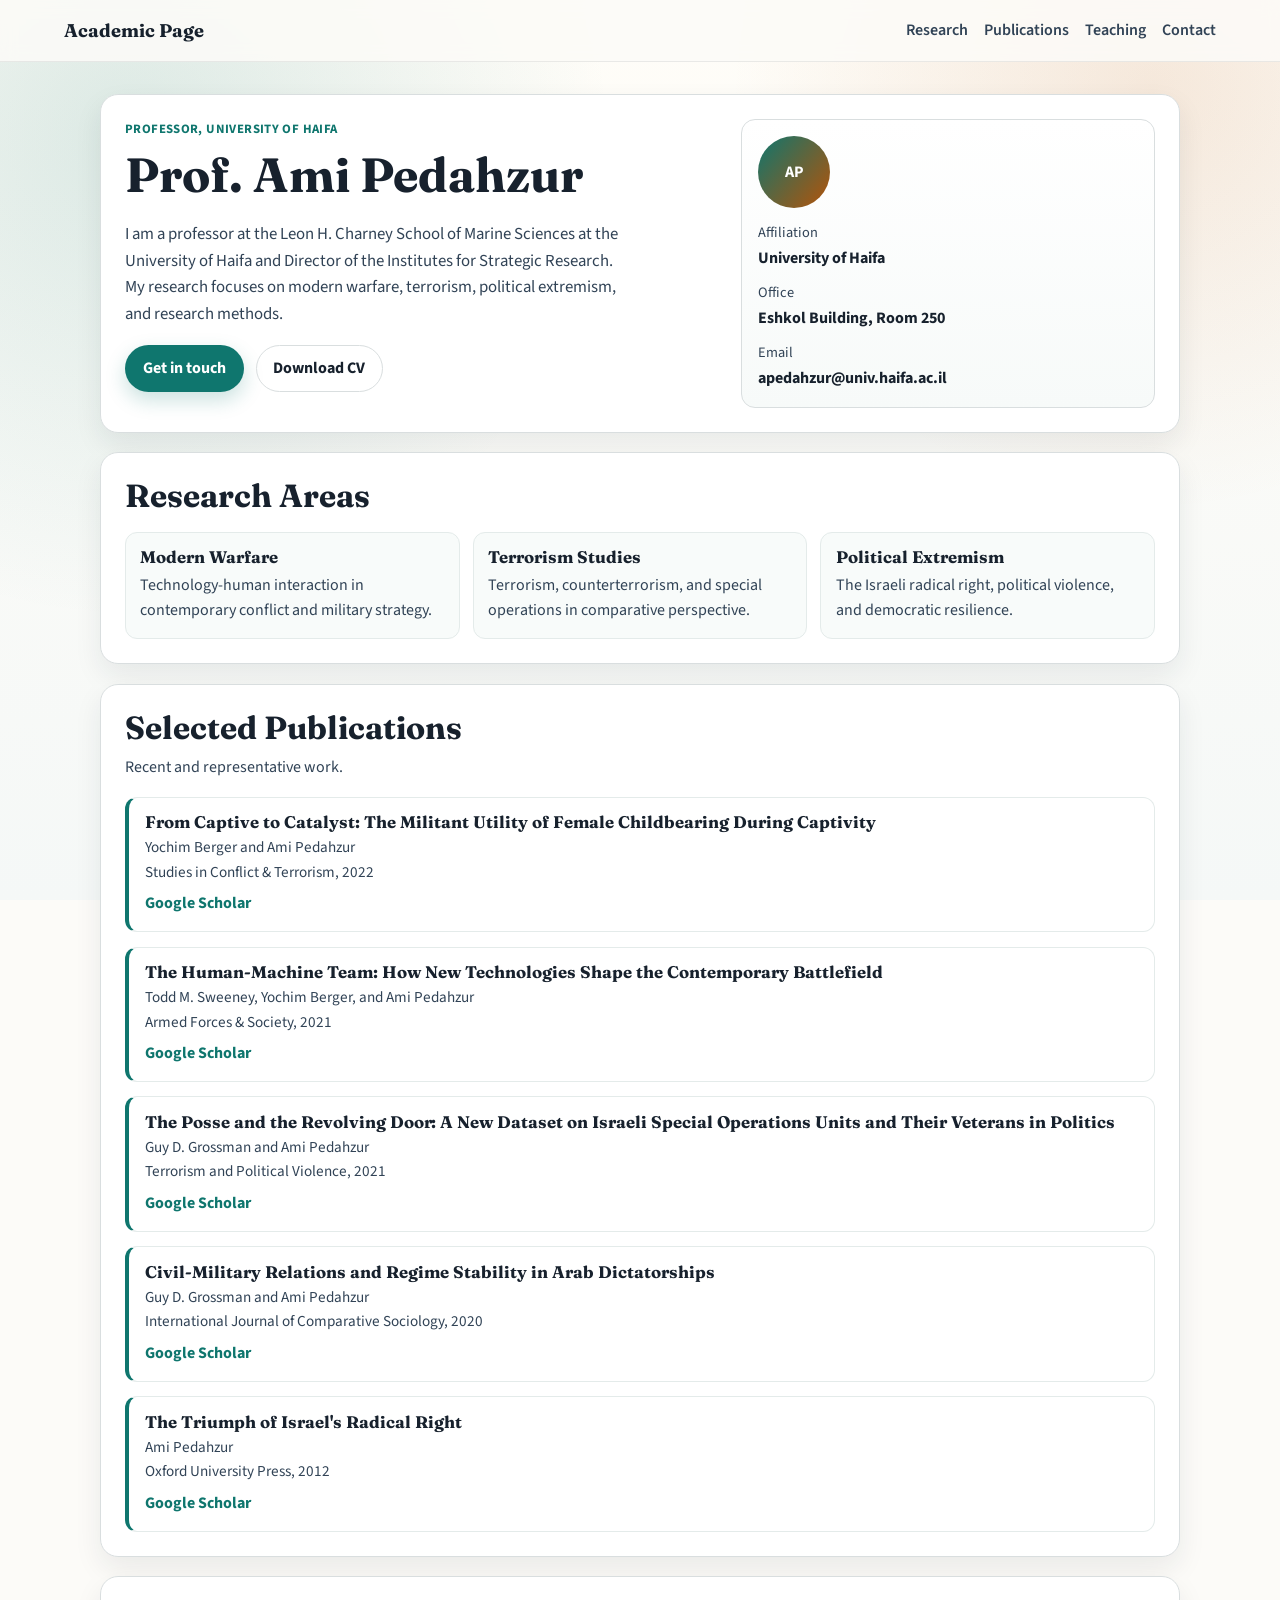
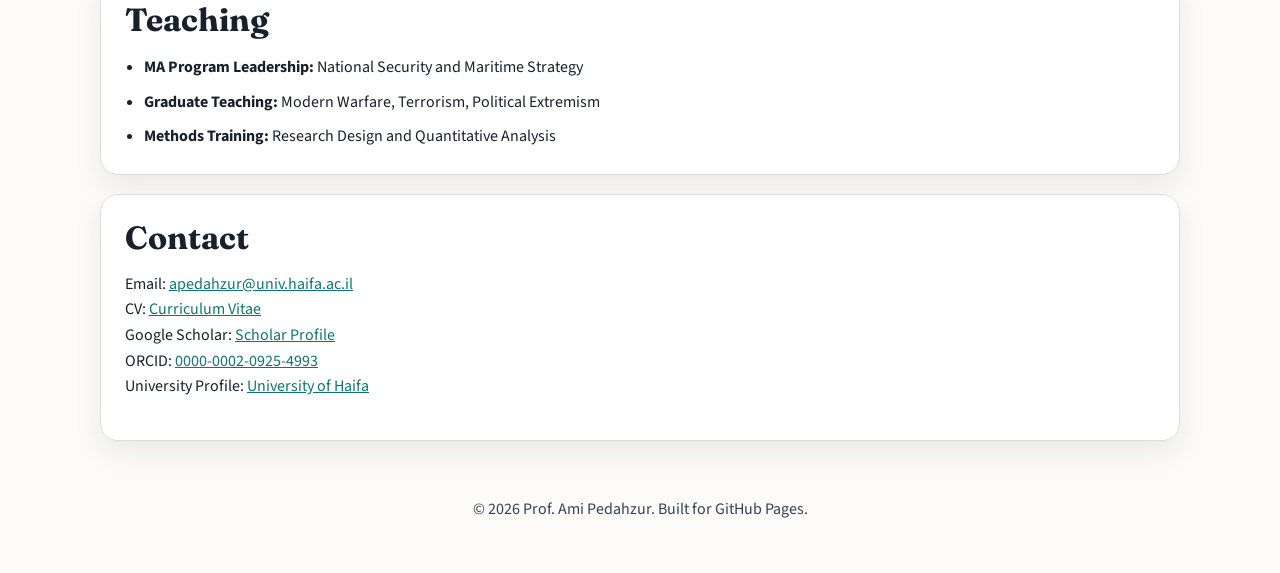
==== index.html @ 2000585d "Deploy personalized academic homepage" ====
<!DOCTYPE html>
<html lang="en">
<head>
  <meta charset="UTF-8">
  <meta name="viewport" content="width=device-width, initial-scale=1.0">
  <title>Prof. Ami Pedahzur | Academic Website</title>
  <meta name="description" content="Academic homepage with research, publications, teaching, and contact information.">
  <link rel="preconnect" href="https://fonts.googleapis.com">
  <link rel="preconnect" href="https://fonts.gstatic.com" crossorigin>
  <link href="https://fonts.googleapis.com/css2?family=Fraunces:opsz,wght@9..144,500;9..144,700&family=Source+Sans+3:wght@400;500;600;700&display=swap" rel="stylesheet">
  <link rel="stylesheet" href="styles.css">
</head>
<body>
  <div class="site-bg" aria-hidden="true"></div>
  <header class="site-header">
    <a class="wordmark" href="#top">Academic Page</a>
    <nav aria-label="Primary">
      <a href="#research">Research</a>
      <a href="#publications">Publications</a>
      <a href="#teaching">Teaching</a>
      <a href="#contact">Contact</a>
    </nav>
  </header>

  <main id="top">
    <section class="hero card reveal">
      <div class="hero-copy">
        <p class="eyebrow">Professor, University of Haifa</p>
        <h1>Prof. Ami Pedahzur</h1>
        <p class="lead">
          I am a professor at the Leon H. Charney School of Marine Sciences at the
          University of Haifa and Director of the Institutes for Strategic Research.
          My research focuses on modern warfare, terrorism, political extremism,
          and research methods.
        </p>
        <div class="hero-actions">
          <a class="button button-primary" href="#contact">Get in touch</a>
          <a class="button button-ghost" href="https://tana.pub/fEHfISZ9GbOD/ami-pedahzur" target="_blank" rel="noopener noreferrer">Download CV</a>
        </div>
      </div>
      <aside class="hero-meta" aria-label="Profile summary">
        <div class="avatar" aria-hidden="true">AP</div>
        <ul>
          <li><span>Affiliation</span><strong>University of Haifa</strong></li>
          <li><span>Office</span><strong>Eshkol Building, Room 250</strong></li>
          <li><span>Email</span><strong>apedahzur@univ.haifa.ac.il</strong></li>
        </ul>
      </aside>
    </section>

    <section id="research" class="card reveal">
      <div class="section-title">
        <h2>Research Areas</h2>
      </div>
      <div class="tag-grid">
        <article>
          <h3>Modern Warfare</h3>
          <p>Technology-human interaction in contemporary conflict and military strategy.</p>
        </article>
        <article>
          <h3>Terrorism Studies</h3>
          <p>Terrorism, counterterrorism, and special operations in comparative perspective.</p>
        </article>
        <article>
          <h3>Political Extremism</h3>
          <p>The Israeli radical right, political violence, and democratic resilience.</p>
        </article>
      </div>
    </section>

    <section id="publications" class="card reveal">
      <div class="section-title">
        <h2>Selected Publications</h2>
        <p>Recent and representative work.</p>
      </div>
      <div id="publication-list" class="pub-grid" aria-live="polite"></div>
    </section>

    <section id="teaching" class="card reveal">
      <div class="section-title">
        <h2>Teaching</h2>
      </div>
      <ul class="teaching-list">
        <li>
          <strong>MA Program Leadership:</strong> National Security and Maritime Strategy
        </li>
        <li>
          <strong>Graduate Teaching:</strong> Modern Warfare, Terrorism, Political Extremism
        </li>
        <li>
          <strong>Methods Training:</strong> Research Design and Quantitative Analysis
        </li>
      </ul>
    </section>

    <section id="contact" class="card reveal">
      <div class="section-title">
        <h2>Contact</h2>
      </div>
      <p>
        Email: <a href="mailto:apedahzur@univ.haifa.ac.il">apedahzur@univ.haifa.ac.il</a><br>
        CV: <a href="https://tana.pub/fEHfISZ9GbOD/ami-pedahzur" target="_blank" rel="noopener noreferrer">Curriculum Vitae</a><br>
        Google Scholar: <a href="https://scholar.google.com/citations?hl=en&user=wAMQjZ0AAAAJ" target="_blank" rel="noopener noreferrer">Scholar Profile</a><br>
        ORCID: <a href="https://orcid.org/0000-0002-0925-4993" target="_blank" rel="noopener noreferrer">0000-0002-0925-4993</a><br>
        University Profile: <a href="https://marsci.haifa.ac.il/en/ami-pedahzur/" target="_blank" rel="noopener noreferrer">University of Haifa</a>
      </p>
    </section>
  </main>

  <footer class="site-footer">
    <p>&copy; <span id="year"></span> Prof. Ami Pedahzur. Built for GitHub Pages.</p>
  </footer>

  <script src="script.js"></script>
</body>
</html>
---- styles.css ----
:root {
  --ink: #17212d;
  --ink-soft: #314356;
  --paper: #fcfbf8;
  --card: #ffffff;
  --line: #d9dedf;
  --accent: #0f766e;
  --accent-warm: #b45309;
  --shadow: 0 12px 28px rgba(23, 33, 45, 0.08);
  --radius: 18px;
}

*,
*::before,
*::after {
  box-sizing: border-box;
}

html {
  scroll-behavior: smooth;
}

body {
  margin: 0;
  font-family: "Source Sans 3", sans-serif;
  color: var(--ink);
  background: var(--paper);
  line-height: 1.6;
}

.site-bg {
  position: fixed;
  inset: 0;
  z-index: -1;
  background:
    radial-gradient(circle at 10% 15%, rgba(15, 118, 110, 0.14), transparent 35%),
    radial-gradient(circle at 90% 10%, rgba(180, 83, 9, 0.12), transparent 30%),
    linear-gradient(180deg, #fffdf8 0%, #f5f8f7 100%);
}

.site-header {
  position: sticky;
  top: 0;
  z-index: 20;
  display: flex;
  justify-content: space-between;
  align-items: center;
  padding: 1rem 5vw;
  border-bottom: 1px solid rgba(23, 33, 45, 0.08);
  backdrop-filter: blur(8px);
  background: rgba(252, 251, 248, 0.88);
}

.wordmark {
  font-family: "Fraunces", serif;
  font-size: 1.15rem;
  font-weight: 700;
  color: var(--ink);
  text-decoration: none;
}

nav {
  display: flex;
  gap: 1rem;
}

nav a {
  color: var(--ink-soft);
  text-decoration: none;
  font-weight: 600;
}

nav a:hover {
  color: var(--accent);
}

main {
  width: min(1080px, 92vw);
  margin: 2rem auto 3.5rem;
  display: grid;
  gap: 1.2rem;
}

.card {
  background: var(--card);
  border: 1px solid var(--line);
  border-radius: var(--radius);
  padding: 1.5rem;
  box-shadow: var(--shadow);
}

.hero {
  display: grid;
  grid-template-columns: 1.3fr 0.9fr;
  gap: 1.2rem;
  align-items: start;
}

.eyebrow {
  margin: 0 0 0.4rem;
  color: var(--accent);
  font-weight: 700;
  text-transform: uppercase;
  letter-spacing: 0.03em;
  font-size: 0.8rem;
}

h1,
h2,
h3 {
  margin: 0;
  font-family: "Fraunces", serif;
  line-height: 1.2;
}

h1 {
  font-size: clamp(2rem, 4vw, 3rem);
  margin-bottom: 0.7rem;
}

h2 {
  font-size: clamp(1.4rem, 3vw, 2rem);
}

.lead {
  font-size: 1.05rem;
  color: var(--ink-soft);
  max-width: 62ch;
}

.hero-actions {
  display: flex;
  gap: 0.75rem;
  flex-wrap: wrap;
  margin-top: 1rem;
}

.button {
  display: inline-block;
  border-radius: 999px;
  padding: 0.62rem 1.05rem;
  font-weight: 700;
  text-decoration: none;
  border: 1px solid transparent;
  transition: transform 180ms ease, box-shadow 180ms ease;
}

.button:hover {
  transform: translateY(-2px);
}

.button-primary {
  background: var(--accent);
  color: #fff;
  box-shadow: 0 8px 20px rgba(15, 118, 110, 0.22);
}

.button-ghost {
  border-color: var(--line);
  color: var(--ink);
}

.hero-meta {
  border: 1px solid var(--line);
  border-radius: 14px;
  padding: 1rem;
  background: linear-gradient(180deg, #ffffff 0%, #f7faf9 100%);
}

.avatar {
  width: 72px;
  height: 72px;
  border-radius: 50%;
  display: grid;
  place-items: center;
  font-weight: 700;
  color: #fff;
  margin-bottom: 0.8rem;
  background: linear-gradient(130deg, var(--accent), var(--accent-warm));
}

.hero-meta ul {
  list-style: none;
  margin: 0;
  padding: 0;
  display: grid;
  gap: 0.6rem;
}

.hero-meta li {
  display: grid;
  gap: 0.1rem;
}

.hero-meta span {
  color: var(--ink-soft);
  font-size: 0.9rem;
}

.section-title p {
  margin: 0.5rem 0 0;
  color: var(--ink-soft);
}

.tag-grid {
  margin-top: 1rem;
  display: grid;
  grid-template-columns: repeat(3, minmax(0, 1fr));
  gap: 0.8rem;
}

.tag-grid article {
  background: #f8fbfa;
  border: 1px solid #e4ebea;
  border-radius: 12px;
  padding: 0.9rem;
}

.tag-grid h3 {
  font-size: 1.05rem;
  margin-bottom: 0.35rem;
}

.tag-grid p {
  margin: 0;
  color: var(--ink-soft);
}

.pub-grid {
  margin-top: 1rem;
  display: grid;
  gap: 0.9rem;
}

.pub-item {
  border: 1px solid #e4ebea;
  border-left: 4px solid var(--accent);
  border-radius: 12px;
  padding: 0.9rem 1rem;
  background: #ffffff;
}

.pub-item h3 {
  font-size: 1.05rem;
  margin-bottom: 0.2rem;
}

.pub-meta {
  margin: 0;
  color: var(--ink-soft);
  font-size: 0.95rem;
}

.pub-links {
  margin-top: 0.45rem;
  display: flex;
  gap: 0.6rem;
  flex-wrap: wrap;
}

.pub-links a {
  text-decoration: none;
  color: var(--accent);
  font-weight: 700;
}

.teaching-list {
  margin: 1rem 0 0;
  padding-left: 1.2rem;
  display: grid;
  gap: 0.55rem;
}

#contact p {
  margin-top: 0.9rem;
}

#contact a {
  color: var(--accent);
}

.site-footer {
  text-align: center;
  color: var(--ink-soft);
  padding: 0 1rem 2.2rem;
}

.reveal {
  opacity: 0;
  transform: translateY(14px);
  transition: opacity 420ms ease, transform 420ms ease;
}

.reveal.is-visible {
  opacity: 1;
  transform: translateY(0);
}

@media (max-width: 900px) {
  .hero {
    grid-template-columns: 1fr;
  }

  .tag-grid {
    grid-template-columns: 1fr;
  }
}

@media (max-width: 680px) {
  .site-header {
    flex-direction: column;
    gap: 0.6rem;
    align-items: flex-start;
  }

  nav {
    flex-wrap: wrap;
  }
}
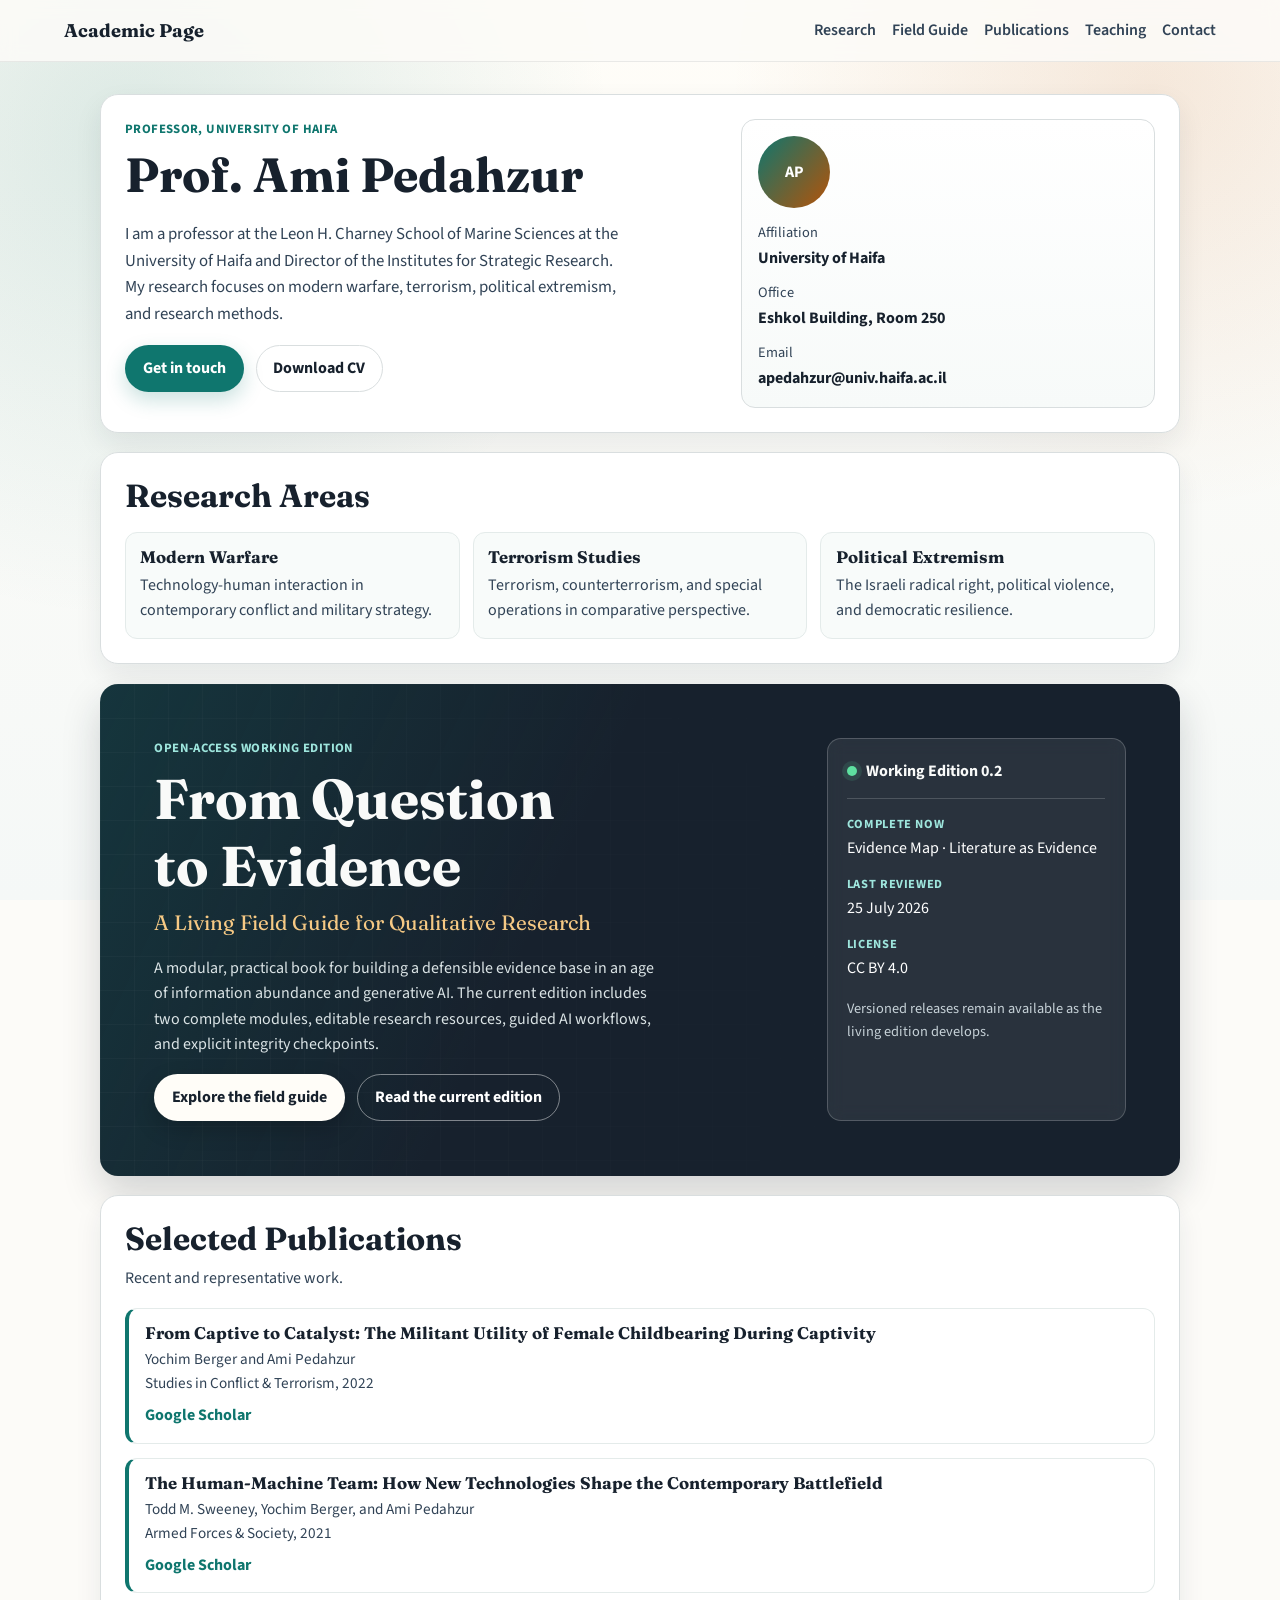
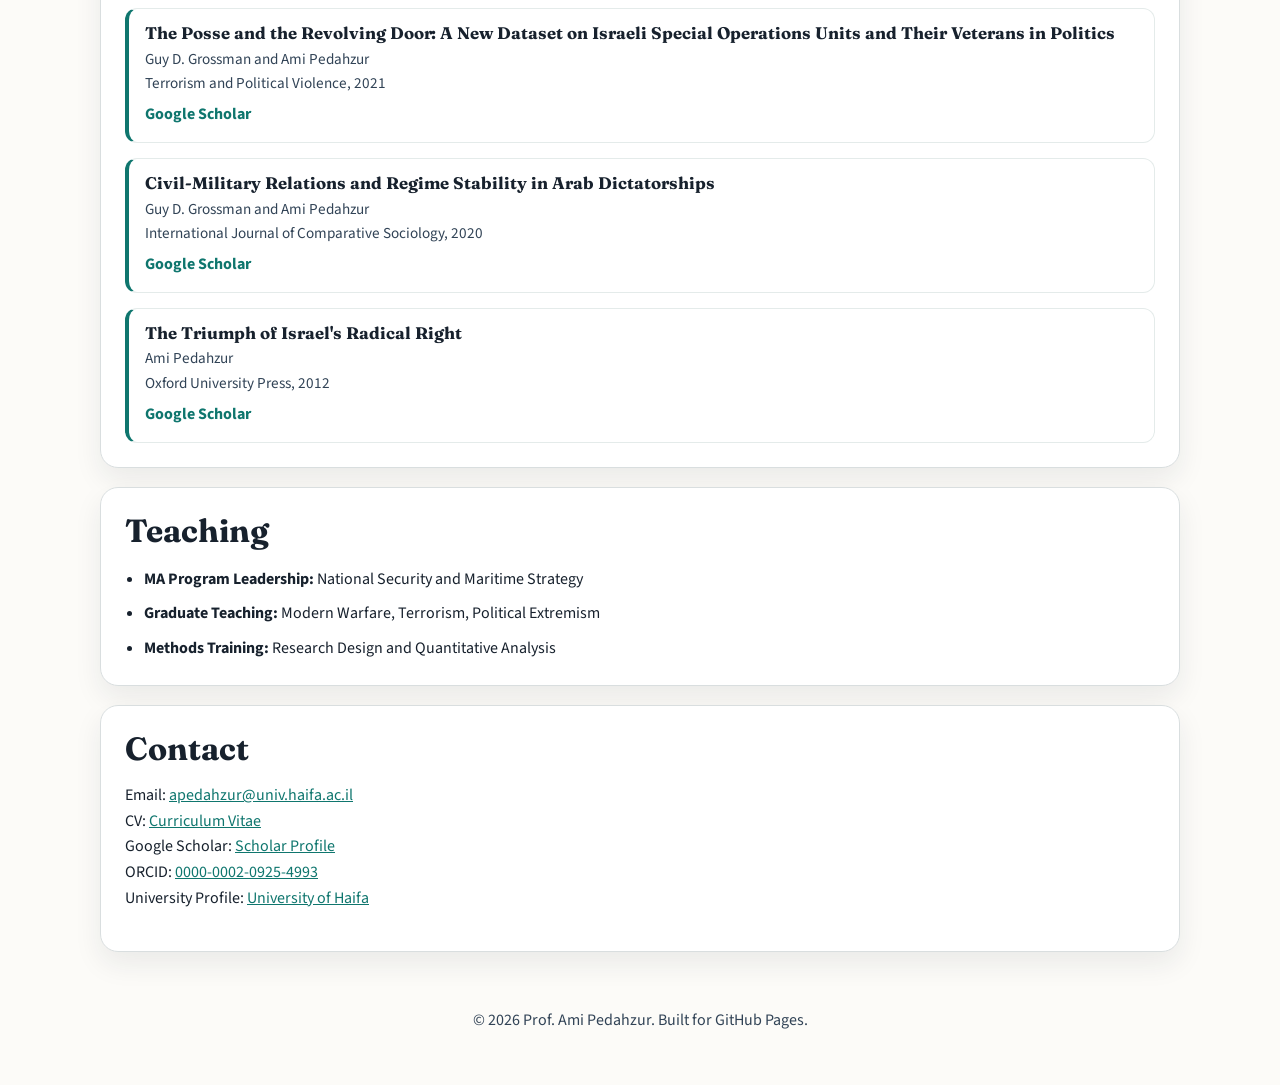
==== commit c83d5c6a: "feat(site): publish living field guide" ====
--- a/index.html
+++ b/index.html
@@ -5,24 +5,27 @@
   <meta name="viewport" content="width=device-width, initial-scale=1.0">
   <title>Prof. Ami Pedahzur | Academic Website</title>
   <meta name="description" content="Academic homepage with research, publications, teaching, and contact information.">
+  <link rel="icon" href="favicon.svg" type="image/svg+xml">
   <link rel="preconnect" href="https://fonts.googleapis.com">
   <link rel="preconnect" href="https://fonts.gstatic.com" crossorigin>
   <link href="https://fonts.googleapis.com/css2?family=Fraunces:opsz,wght@9..144,500;9..144,700&family=Source+Sans+3:wght@400;500;600;700&display=swap" rel="stylesheet">
   <link rel="stylesheet" href="styles.css">
 </head>
-<body>
+<body id="top">
+  <a class="skip-link" href="#main-content">Skip to content</a>
   <div class="site-bg" aria-hidden="true"></div>
   <header class="site-header">
     <a class="wordmark" href="#top">Academic Page</a>
     <nav aria-label="Primary">
       <a href="#research">Research</a>
+      <a href="#field-guide">Field Guide</a>
       <a href="#publications">Publications</a>
       <a href="#teaching">Teaching</a>
       <a href="#contact">Contact</a>
     </nav>
   </header>
 
-  <main id="top">
+  <main id="main-content">
     <section class="hero card reveal">
       <div class="hero-copy">
         <p class="eyebrow">Professor, University of Haifa</p>
@@ -66,6 +69,45 @@
           <p>The Israeli radical right, political violence, and democratic resilience.</p>
         </article>
       </div>
+    </section>
+
+    <section id="field-guide" class="field-guide-feature reveal" aria-labelledby="field-guide-title">
+      <div class="guide-feature-copy">
+        <p class="eyebrow eyebrow-light">Open-access working edition</p>
+        <h2 id="field-guide-title">From Question to Evidence</h2>
+        <p class="guide-subtitle">A Living Field Guide for Qualitative Research</p>
+        <p>
+          A modular, practical book for building a defensible evidence base in an age of
+          information abundance and generative AI. The current edition includes two complete
+          modules, editable research resources, guided AI workflows, and explicit integrity
+          checkpoints.
+        </p>
+        <div class="hero-actions">
+          <a class="button button-paper" href="field-guide/">Explore the field guide</a>
+          <a class="button button-outline-light" href="field-guide/book/">Read the current edition</a>
+        </div>
+      </div>
+      <aside class="edition-card" aria-label="Current edition information">
+        <div class="edition-status">
+          <span class="status-dot" aria-hidden="true"></span>
+          Working Edition 0.2
+        </div>
+        <dl>
+          <div>
+            <dt>Complete now</dt>
+            <dd>Evidence Map · Literature as Evidence</dd>
+          </div>
+          <div>
+            <dt>Last reviewed</dt>
+            <dd><time datetime="2026-07-25">25 July 2026</time></dd>
+          </div>
+          <div>
+            <dt>License</dt>
+            <dd>CC BY 4.0</dd>
+          </div>
+        </dl>
+        <p class="edition-note">Versioned releases remain available as the living edition develops.</p>
+      </aside>
     </section>
 
     <section id="publications" class="card reveal">
--- a/styles.css
+++ b/styles.css
@@ -26,6 +26,23 @@
   color: var(--ink);
   background: var(--paper);
   line-height: 1.6;
+}
+
+.skip-link {
+  position: fixed;
+  top: 0.75rem;
+  left: 0.75rem;
+  z-index: 100;
+  padding: 0.55rem 0.8rem;
+  border-radius: 8px;
+  color: #fff;
+  background: var(--ink);
+  transform: translateY(-160%);
+  transition: transform 160ms ease;
+}
+
+.skip-link:focus {
+  transform: translateY(0);
 }
 
 .site-bg {
@@ -74,6 +91,12 @@
   color: var(--accent);
 }
 
+a:focus-visible,
+button:focus-visible {
+  outline: 3px solid #d97706;
+  outline-offset: 4px;
+}
+
 main {
   width: min(1080px, 92vw);
   margin: 2rem auto 3.5rem;
@@ -105,6 +128,10 @@
   font-size: 0.8rem;
 }
 
+.eyebrow-light {
+  color: #9ee6dd;
+}
+
 h1,
 h2,
 h3 {
@@ -160,6 +187,17 @@
   color: var(--ink);
 }
 
+.button-paper {
+  color: var(--ink);
+  background: #fffdf8;
+  box-shadow: 0 8px 22px rgba(0, 0, 0, 0.2);
+}
+
+.button-outline-light {
+  color: #fff;
+  border-color: rgba(255, 255, 255, 0.45);
+}
+
 .hero-meta {
   border: 1px solid var(--line);
   border-radius: 14px;
@@ -224,6 +262,319 @@
 .tag-grid p {
   margin: 0;
   color: var(--ink-soft);
+}
+
+.field-guide-feature {
+  position: relative;
+  isolation: isolate;
+  overflow: hidden;
+  display: grid;
+  grid-template-columns: minmax(0, 1.35fr) minmax(260px, 0.65fr);
+  gap: clamp(1.4rem, 4vw, 3.6rem);
+  padding: clamp(1.6rem, 5vw, 3.4rem);
+  border-radius: var(--radius);
+  color: #f9faf9;
+  background:
+    linear-gradient(115deg, rgba(15, 118, 110, 0.24), transparent 42%),
+    var(--ink);
+  box-shadow: 0 18px 38px rgba(23, 33, 45, 0.18);
+}
+
+.field-guide-feature::before {
+  content: "";
+  position: absolute;
+  inset: 0;
+  z-index: -1;
+  opacity: 0.2;
+  background-image:
+    linear-gradient(rgba(255, 255, 255, 0.14) 1px, transparent 1px),
+    linear-gradient(90deg, rgba(255, 255, 255, 0.14) 1px, transparent 1px);
+  background-size: 34px 34px;
+  mask-image: linear-gradient(90deg, #000, transparent 72%);
+}
+
+.guide-feature-copy h2 {
+  max-width: 12ch;
+  font-size: clamp(2rem, 5vw, 3.5rem);
+}
+
+.guide-feature-copy > p:not(.eyebrow, .guide-subtitle) {
+  max-width: 64ch;
+  color: #dbe4e6;
+}
+
+.guide-subtitle {
+  margin: 0.45rem 0 1rem;
+  color: #f6c984;
+  font-family: "Fraunces", serif;
+  font-size: clamp(1.05rem, 2vw, 1.3rem);
+}
+
+.edition-card {
+  align-self: stretch;
+  padding: 1.2rem;
+  border: 1px solid rgba(255, 255, 255, 0.2);
+  border-radius: 14px;
+  background: rgba(255, 255, 255, 0.08);
+  backdrop-filter: blur(8px);
+}
+
+.edition-status {
+  display: flex;
+  align-items: center;
+  gap: 0.55rem;
+  padding-bottom: 0.9rem;
+  border-bottom: 1px solid rgba(255, 255, 255, 0.17);
+  font-weight: 700;
+}
+
+.status-dot {
+  width: 0.65rem;
+  height: 0.65rem;
+  border-radius: 50%;
+  background: #5ee0a0;
+  box-shadow: 0 0 0 5px rgba(94, 224, 160, 0.12);
+}
+
+.edition-card dl {
+  margin: 1rem 0;
+  display: grid;
+  gap: 0.85rem;
+}
+
+.edition-card dl div {
+  display: grid;
+  gap: 0.05rem;
+}
+
+.edition-card dt {
+  color: #9ee6dd;
+  font-size: 0.78rem;
+  font-weight: 700;
+  letter-spacing: 0.05em;
+  text-transform: uppercase;
+}
+
+.edition-card dd {
+  margin: 0;
+  color: #fff;
+}
+
+.edition-note {
+  margin: 0;
+  color: #c7d2d8;
+  font-size: 0.9rem;
+}
+
+.guide-page {
+  background:
+    radial-gradient(circle at 88% 8%, rgba(180, 83, 9, 0.14), transparent 30%),
+    linear-gradient(180deg, #fffdf8 0%, #f2f6f5 100%);
+}
+
+.guide-page .site-header {
+  position: relative;
+}
+
+.guide-main {
+  width: min(1160px, 92vw);
+  margin: 2rem auto 4rem;
+  display: grid;
+  gap: 1.25rem;
+}
+
+.guide-hero {
+  position: relative;
+  overflow: hidden;
+  display: grid;
+  grid-template-columns: minmax(0, 1.45fr) minmax(250px, 0.55fr);
+  gap: clamp(1.5rem, 5vw, 4.5rem);
+  padding: clamp(1.7rem, 6vw, 4.4rem);
+  border-radius: 22px;
+  color: #fff;
+  background: var(--ink);
+  box-shadow: 0 20px 42px rgba(23, 33, 45, 0.17);
+}
+
+.guide-hero::after {
+  content: "Q → E";
+  position: absolute;
+  right: -0.06em;
+  bottom: -0.22em;
+  z-index: 0;
+  color: rgba(255, 255, 255, 0.045);
+  font-family: "Fraunces", serif;
+  font-size: clamp(9rem, 28vw, 22rem);
+  font-weight: 700;
+  line-height: 1;
+  pointer-events: none;
+}
+
+.guide-hero-copy,
+.guide-hero-aside {
+  position: relative;
+  z-index: 1;
+}
+
+.guide-hero h1 {
+  max-width: 13ch;
+  font-size: clamp(2.7rem, 7vw, 5.8rem);
+}
+
+.guide-hero .lead {
+  color: #dbe4e6;
+  font-size: clamp(1.05rem, 2vw, 1.25rem);
+}
+
+.guide-hero-aside {
+  align-self: end;
+  padding-left: 1.2rem;
+  border-left: 2px solid #f6c984;
+}
+
+.guide-hero-aside p {
+  margin: 0;
+  color: #dbe4e6;
+}
+
+.guide-hero-aside strong {
+  display: block;
+  margin-bottom: 0.35rem;
+  color: #fff;
+  font-family: "Fraunces", serif;
+  font-size: 1.2rem;
+}
+
+.guide-section {
+  padding: clamp(1.5rem, 4vw, 2.7rem);
+  border: 1px solid var(--line);
+  border-radius: var(--radius);
+  background: rgba(255, 255, 255, 0.94);
+  box-shadow: var(--shadow);
+}
+
+.guide-section-heading {
+  display: grid;
+  grid-template-columns: minmax(0, 0.75fr) minmax(280px, 1.25fr);
+  gap: 1.5rem;
+  align-items: end;
+  margin-bottom: 1.4rem;
+}
+
+.guide-section-heading p {
+  margin: 0;
+  color: var(--ink-soft);
+}
+
+.module-grid {
+  display: grid;
+  grid-template-columns: repeat(3, minmax(0, 1fr));
+  gap: 0.9rem;
+}
+
+.module-card {
+  position: relative;
+  display: flex;
+  min-height: 245px;
+  flex-direction: column;
+  padding: 1.1rem;
+  border: 1px solid #dce4e3;
+  border-radius: 14px;
+  background: #f8fbfa;
+}
+
+.module-number {
+  color: var(--accent-warm);
+  font-family: "Fraunces", serif;
+  font-size: 2.4rem;
+  line-height: 1;
+}
+
+.module-card h3 {
+  margin: 1rem 0 0.5rem;
+  font-size: 1.3rem;
+}
+
+.module-card p {
+  margin: 0;
+  color: var(--ink-soft);
+}
+
+.module-card a {
+  margin-top: auto;
+  padding-top: 1rem;
+  color: var(--accent);
+  font-weight: 700;
+  text-decoration: none;
+}
+
+.module-state {
+  position: absolute;
+  top: 1rem;
+  right: 1rem;
+  padding: 0.22rem 0.5rem;
+  border-radius: 999px;
+  color: #075e54;
+  background: #d8f7ed;
+  font-size: 0.72rem;
+  font-weight: 700;
+  letter-spacing: 0.04em;
+  text-transform: uppercase;
+}
+
+.module-state.planned {
+  color: #7c4205;
+  background: #fff0d5;
+}
+
+.living-grid {
+  display: grid;
+  grid-template-columns: repeat(3, minmax(0, 1fr));
+  gap: 1rem;
+}
+
+.living-grid article {
+  padding-top: 1rem;
+  border-top: 3px solid var(--accent);
+}
+
+.living-grid article:nth-child(2) {
+  border-top-color: var(--accent-warm);
+}
+
+.living-grid article:nth-child(3) {
+  border-top-color: var(--ink);
+}
+
+.living-grid h3 {
+  font-size: 1.05rem;
+}
+
+.living-grid p {
+  margin-bottom: 0;
+  color: var(--ink-soft);
+}
+
+.feedback-panel {
+  display: grid;
+  grid-template-columns: minmax(0, 1fr) auto;
+  gap: 1.2rem;
+  align-items: center;
+  color: #fff;
+  background: var(--accent);
+}
+
+.feedback-panel p {
+  margin: 0.45rem 0 0;
+  color: #e1f4f0;
+}
+
+.guide-footer {
+  width: min(1160px, 92vw);
+  margin: 0 auto;
+  padding: 0 0 2.4rem;
+  color: var(--ink-soft);
+  text-align: center;
 }
 
 .pub-grid {
@@ -304,6 +655,21 @@
   .tag-grid {
     grid-template-columns: 1fr;
   }
+
+  .field-guide-feature,
+  .guide-hero,
+  .guide-section-heading {
+    grid-template-columns: 1fr;
+  }
+
+  .module-grid,
+  .living-grid {
+    grid-template-columns: 1fr;
+  }
+
+  .module-card {
+    min-height: auto;
+  }
 }
 
 @media (max-width: 680px) {
@@ -316,4 +682,23 @@
   nav {
     flex-wrap: wrap;
   }
-}
+
+  .feedback-panel {
+    grid-template-columns: 1fr;
+  }
+}
+
+@media (prefers-reduced-motion: reduce) {
+  html {
+    scroll-behavior: auto;
+  }
+
+  *,
+  *::before,
+  *::after {
+    scroll-behavior: auto !important;
+    transition-duration: 0.01ms !important;
+    animation-duration: 0.01ms !important;
+    animation-iteration-count: 1 !important;
+  }
+}
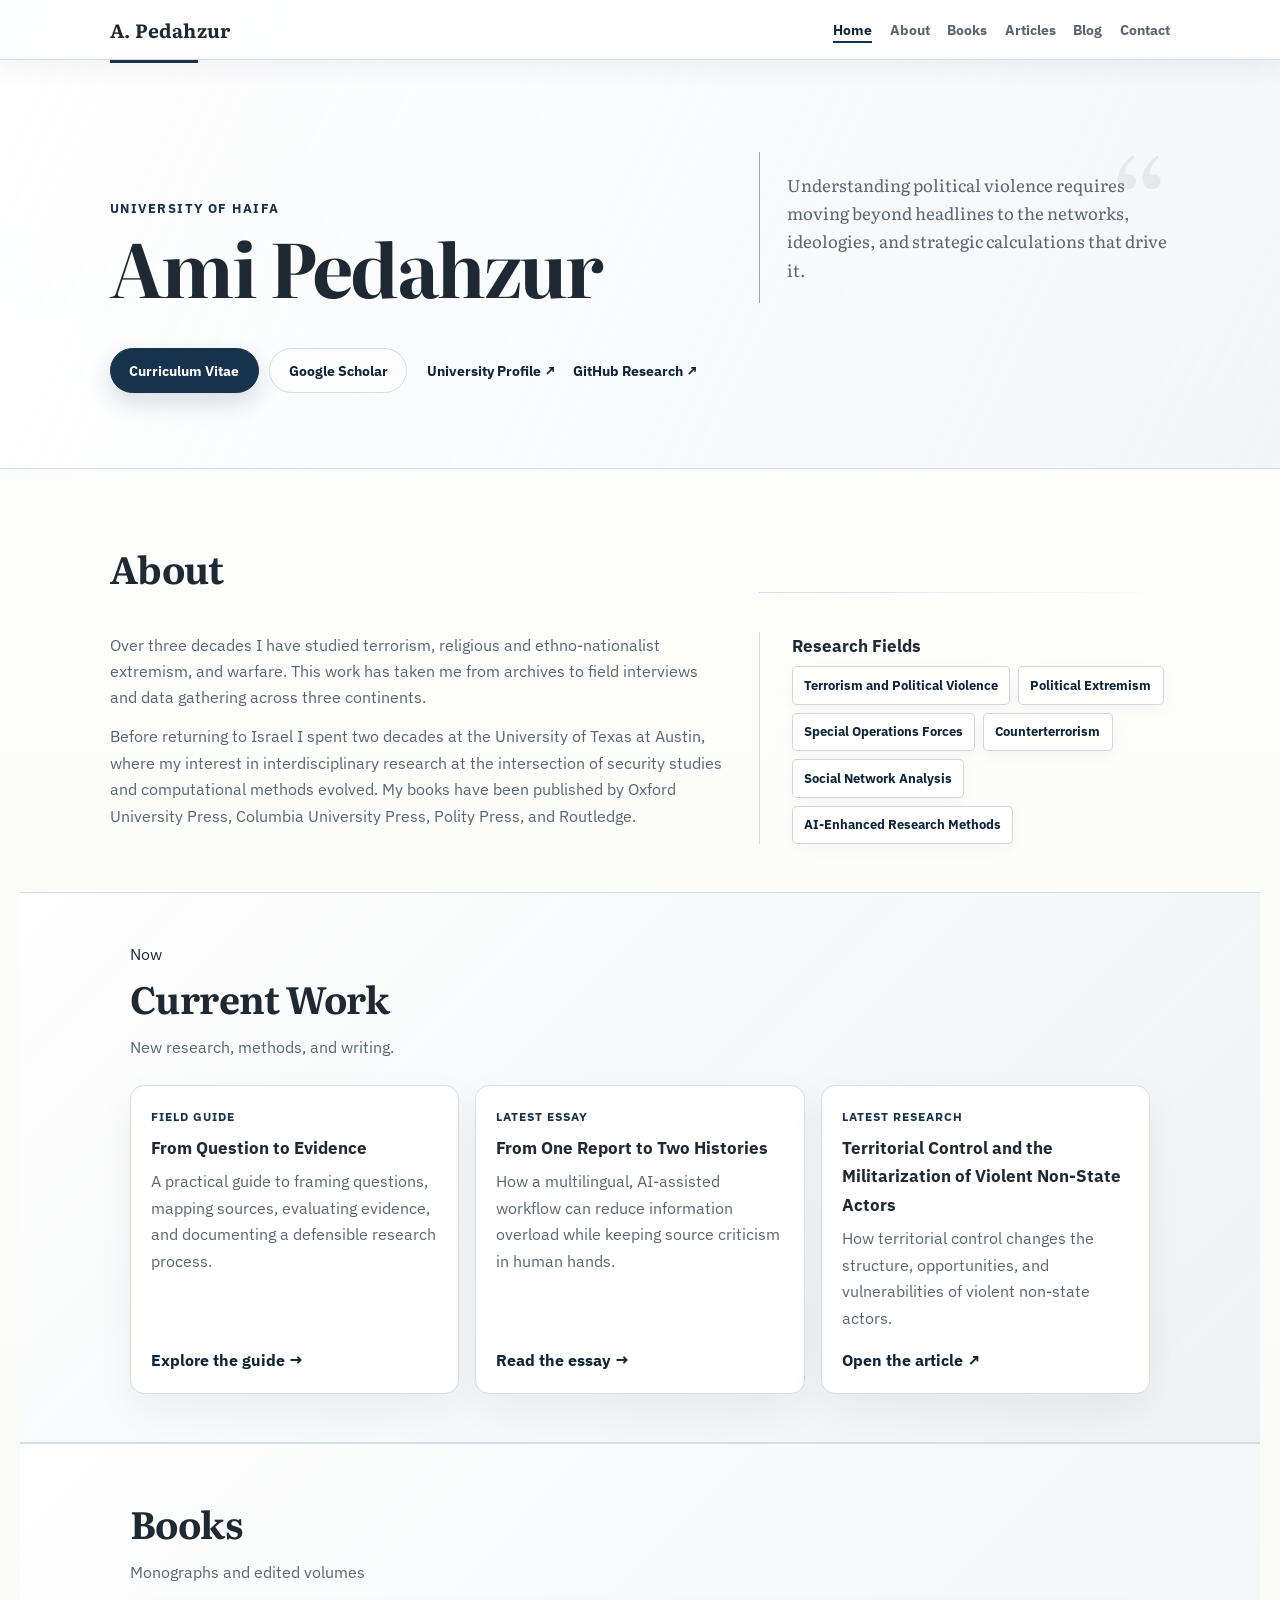
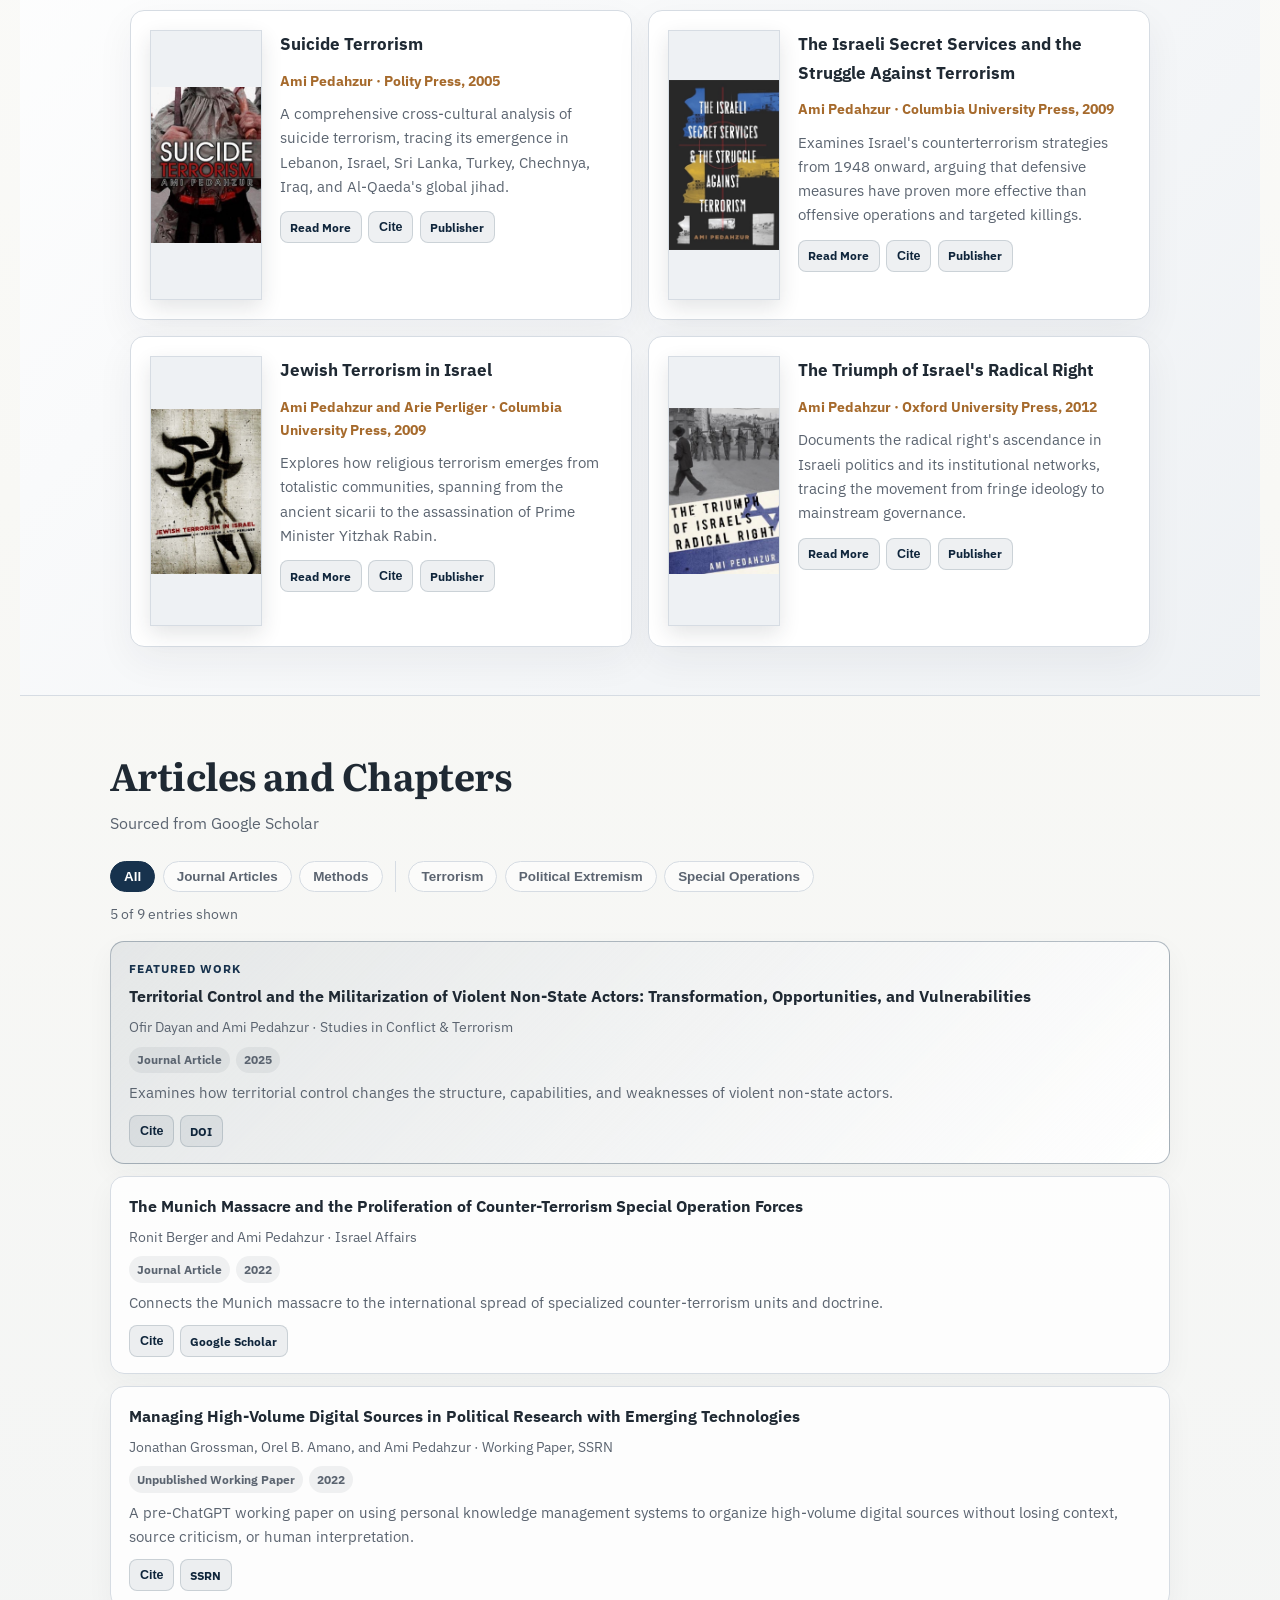
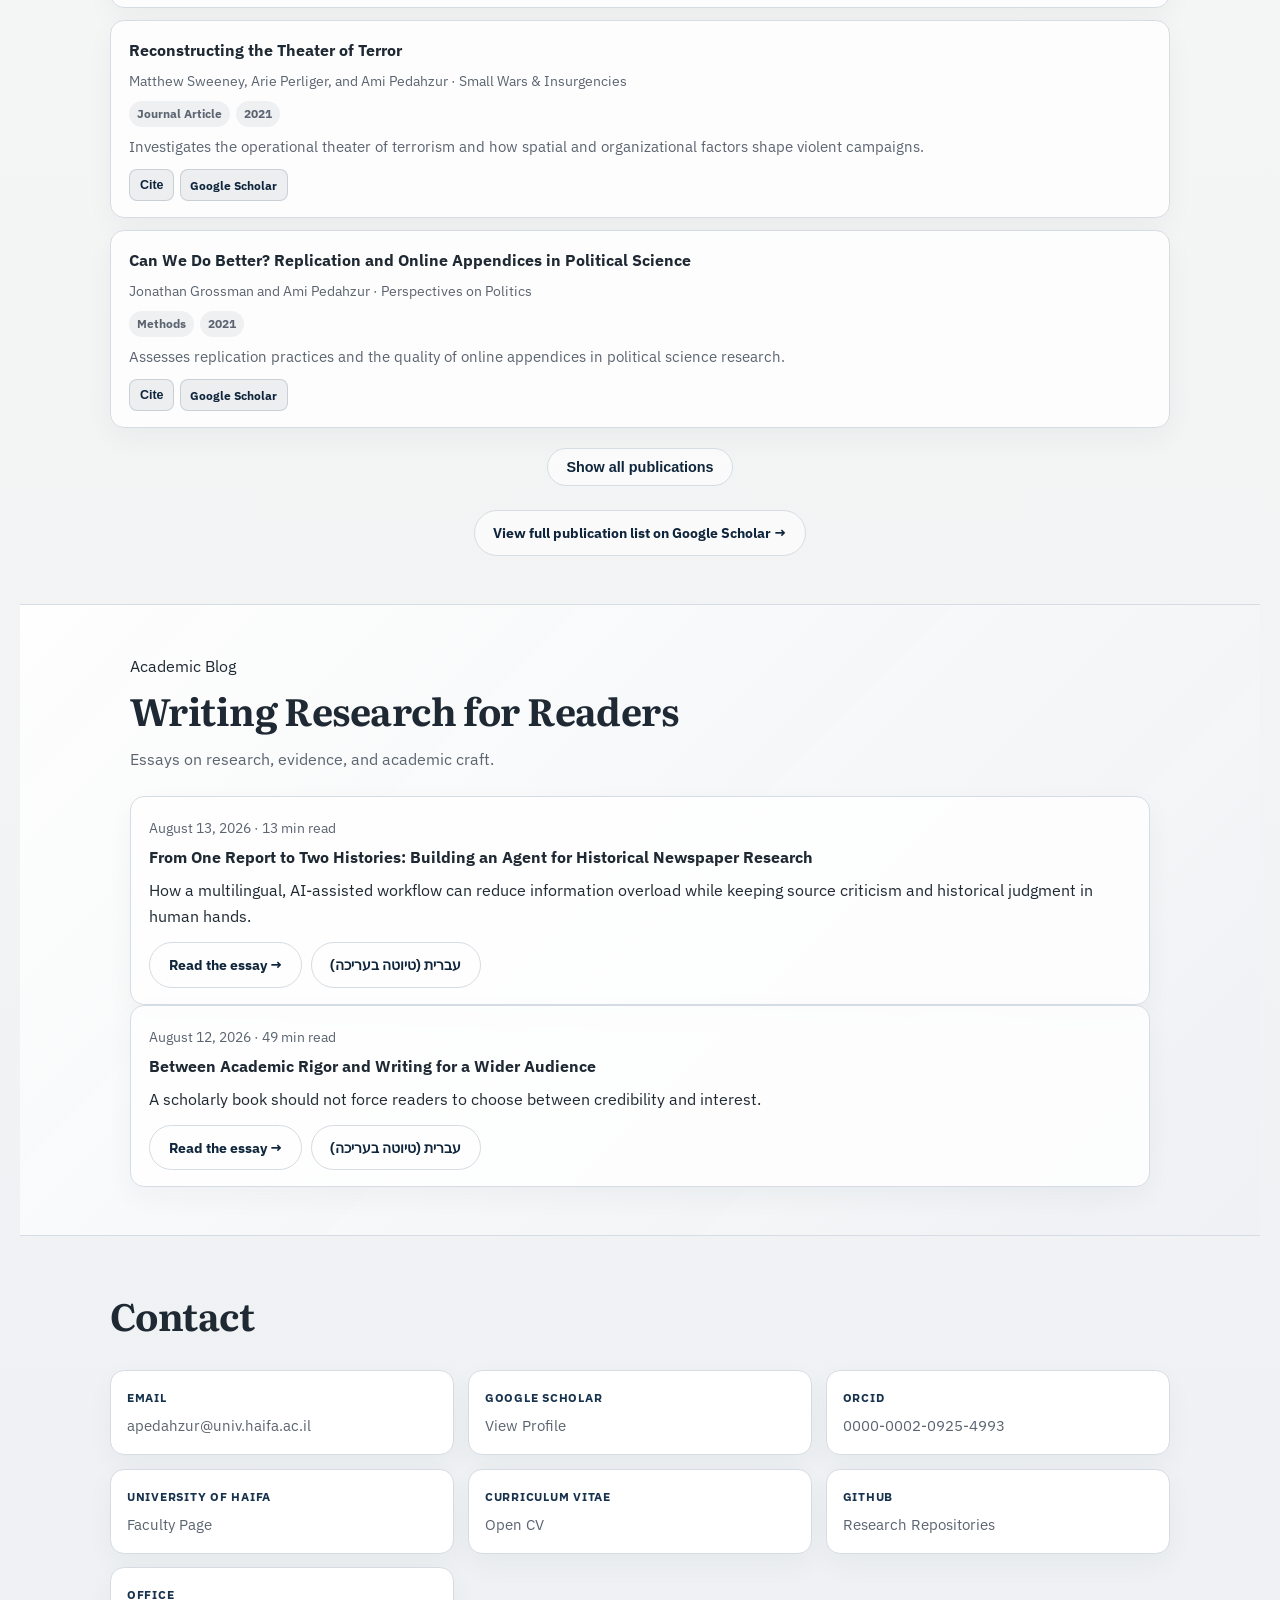
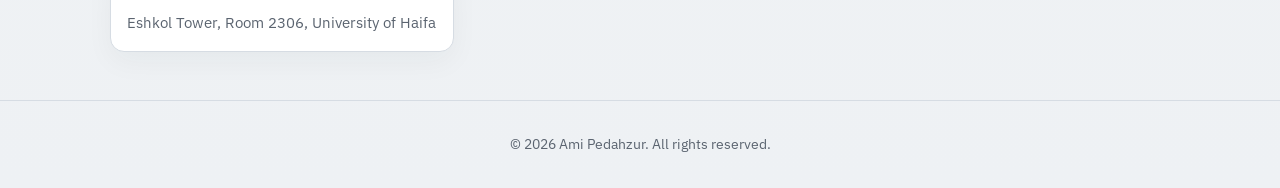
==== commit 84ad2138: "Bring the current site over from A.M.Pedahzur (newer copy, including the newer field guide)" ====
--- a/index.html
+++ b/index.html
@@ -3,156 +3,231 @@
 <head>
   <meta charset="UTF-8">
   <meta name="viewport" content="width=device-width, initial-scale=1.0">
-  <title>Prof. Ami Pedahzur | Academic Website</title>
-  <meta name="description" content="Academic homepage with research, publications, teaching, and contact information.">
-  <link rel="icon" href="favicon.svg" type="image/svg+xml">
+  <title>Ami Pedahzur | Political Violence, Warfare & Strategy</title>
+  <meta name="description" content="Academic website of Prof. Ami Pedahzur, University of Haifa. Research on terrorism, political violence, political extremism, warfare, and research methods.">
+  <link rel="canonical" href="https://pedahzur.github.io/A.M.Pedahzur/">
+  <link rel="icon" type="image/svg+xml" href="favicon.svg">
+  <meta property="og:type" content="profile">
+  <meta property="og:site_name" content="Ami Pedahzur">
+  <meta property="og:title" content="Ami Pedahzur | Political Violence, Warfare & Strategy">
+  <meta property="og:description" content="Academic website of Prof. Ami Pedahzur, University of Haifa. Research on terrorism, political violence, political extremism, special operations forces, and research methods.">
+  <meta property="og:url" content="https://pedahzur.github.io/A.M.Pedahzur/">
+  <meta name="twitter:card" content="summary">
+  <meta name="twitter:title" content="Ami Pedahzur | Political Violence, Warfare & Strategy">
+  <meta name="twitter:description" content="Academic website of Prof. Ami Pedahzur, University of Haifa. Research on terrorism, political violence, political extremism, special operations forces, and research methods.">
   <link rel="preconnect" href="https://fonts.googleapis.com">
+  <script type="application/ld+json">
+  {
+    "@context": "https://schema.org",
+    "@type": "ProfilePage",
+    "mainEntity": {
+      "@type": "Person",
+      "name": "Ami Pedahzur",
+      "affiliation": {
+        "@type": "Organization",
+        "name": "University of Haifa",
+        "department": "Department of Middle Eastern and Islamic Studies"
+      },
+      "url": "https://pedahzur.github.io/A.M.Pedahzur/",
+      "sameAs": [
+        "https://github.com/pedahzur",
+        "https://scholar.google.com/citations?hl=en&user=wAMQjZ0AAAAJ",
+        "https://orcid.org/0000-0002-0925-4993",
+        "https://marsci.haifa.ac.il/en/ami-pedahzur/",
+        "https://pedahzur.github.io/A.M.Pedahzur/Ami_Pedahzur_CV_August_2026.pdf"
+      ],
+      "knowsAbout": ["Terrorism", "Political Violence", "Political Extremism", "Special Operations Forces", "Counterterrorism", "Warfare", "Social Network Analysis", "Research Methods", "AI-Enhanced Research Methods", "Large Language Models", "Computational Social Science"]
+    }
+  }
+  </script>
   <link rel="preconnect" href="https://fonts.gstatic.com" crossorigin>
-  <link href="https://fonts.googleapis.com/css2?family=Fraunces:opsz,wght@9..144,500;9..144,700&family=Source+Sans+3:wght@400;500;600;700&display=swap" rel="stylesheet">
+  <link href="https://fonts.googleapis.com/css2?family=IBM+Plex+Sans:wght@400;500;600;700&family=Literata:wght@500;600;700&display=swap" rel="stylesheet">
   <link rel="stylesheet" href="styles.css">
 </head>
-<body id="top">
-  <a class="skip-link" href="#main-content">Skip to content</a>
-  <div class="site-bg" aria-hidden="true"></div>
-  <header class="site-header">
-    <a class="wordmark" href="#top">Academic Page</a>
+<body>
+
+<header class="site-header">
+  <div class="header-inner">
+    <a class="wordmark" href="#top">A. Pedahzur</a>
     <nav aria-label="Primary">
-      <a href="#research">Research</a>
-      <a href="#field-guide">Field Guide</a>
-      <a href="#publications">Publications</a>
-      <a href="#teaching">Teaching</a>
-      <a href="#contact">Contact</a>
+      <a class="nav-link nav-home" data-nav-target="top" href="#top">Home</a>
+      <a class="nav-link" data-nav-target="about" href="#about">About</a>
+      <a class="nav-link" data-nav-target="books" href="#books">Books</a>
+      <a class="nav-link" data-nav-target="articles" href="#articles">Articles</a>
+      <a class="nav-link" href="blog/">Blog</a>
+      <a class="nav-link" data-nav-target="contact" href="#contact">Contact</a>
     </nav>
-  </header>
-
-  <main id="main-content">
-    <section class="hero card reveal">
-      <div class="hero-copy">
-        <p class="eyebrow">Professor, University of Haifa</p>
-        <h1>Prof. Ami Pedahzur</h1>
-        <p class="lead">
-          I am a professor at the Leon H. Charney School of Marine Sciences at the
-          University of Haifa and Director of the Institutes for Strategic Research.
-          My research focuses on modern warfare, terrorism, political extremism,
-          and research methods.
-        </p>
-        <div class="hero-actions">
-          <a class="button button-primary" href="#contact">Get in touch</a>
-          <a class="button button-ghost" href="https://tana.pub/fEHfISZ9GbOD/ami-pedahzur" target="_blank" rel="noopener noreferrer">Download CV</a>
+  </div>
+</header>
+
+<main id="top">
+
+  <section class="hero" data-nav-section="top">
+    <div class="hero-content">
+      <div class="hero-heading">
+        <p class="hero-label">University of Haifa</p>
+        <h1>Ami Pedahzur</h1>
+      </div>
+      <blockquote class="hero-quote">Understanding political violence requires moving beyond headlines to the networks, ideologies, and strategic calculations that drive it.</blockquote>
+      <div class="hero-actions">
+        <div class="hero-primary-actions">
+          <a class="btn btn-primary" href="Ami_Pedahzur_CV_August_2026.pdf" target="_blank" rel="noopener">Curriculum Vitae</a>
+          <a class="btn btn-outline" href="https://scholar.google.com/citations?hl=en&amp;user=wAMQjZ0AAAAJ" target="_blank" rel="noopener">Google Scholar</a>
         </div>
-      </div>
-      <aside class="hero-meta" aria-label="Profile summary">
-        <div class="avatar" aria-hidden="true">AP</div>
-        <ul>
-          <li><span>Affiliation</span><strong>University of Haifa</strong></li>
-          <li><span>Office</span><strong>Eshkol Building, Room 250</strong></li>
-          <li><span>Email</span><strong>apedahzur@univ.haifa.ac.il</strong></li>
+        <div class="hero-secondary-actions" aria-label="Additional profiles">
+          <a href="https://marsci.haifa.ac.il/en/ami-pedahzur/" target="_blank" rel="noopener">University Profile <span aria-hidden="true">↗</span></a>
+          <a href="https://github.com/pedahzur" target="_blank" rel="noopener">GitHub Research <span aria-hidden="true">↗</span></a>
+        </div>
+      </div>
+    </div>
+  </section>
+
+  <section id="about" class="section" data-nav-section="about">
+    <div class="section-header"><h2>About</h2></div>
+    <div class="about-grid">
+      <div class="about-text">
+        <p>Over three decades I have studied terrorism, religious and ethno-nationalist extremism, and warfare. This work has taken me from archives to field interviews and data gathering across three continents.</p>
+        <p>Before returning to Israel I spent two decades at the University of Texas at Austin, where my interest in interdisciplinary research at the intersection of security studies and computational methods evolved. My books have been published by Oxford University Press, Columbia University Press, Polity Press, and Routledge.</p>
+      </div>
+      <div class="about-fields">
+        <h3>Research Fields</h3>
+        <ul class="field-list">
+          <li>Terrorism and Political Violence</li>
+          <li>Political Extremism</li>
+          <li>Special Operations Forces</li>
+          <li>Counterterrorism</li>
+          <li>Social Network Analysis</li>
+          <li>AI-Enhanced Research Methods</li>
         </ul>
-      </aside>
-    </section>
-
-    <section id="research" class="card reveal">
-      <div class="section-title">
-        <h2>Research Areas</h2>
-      </div>
-      <div class="tag-grid">
-        <article>
-          <h3>Modern Warfare</h3>
-          <p>Technology-human interaction in contemporary conflict and military strategy.</p>
-        </article>
-        <article>
-          <h3>Terrorism Studies</h3>
-          <p>Terrorism, counterterrorism, and special operations in comparative perspective.</p>
-        </article>
-        <article>
-          <h3>Political Extremism</h3>
-          <p>The Israeli radical right, political violence, and democratic resilience.</p>
-        </article>
-      </div>
-    </section>
-
-    <section id="field-guide" class="field-guide-feature reveal" aria-labelledby="field-guide-title">
-      <div class="guide-feature-copy">
-        <p class="eyebrow eyebrow-light">Open-access working edition</p>
-        <h2 id="field-guide-title">From Question to Evidence</h2>
-        <p class="guide-subtitle">A Living Field Guide for Qualitative Research</p>
-        <p>
-          A modular, practical book for building a defensible evidence base in an age of
-          information abundance and generative AI. The current edition includes two complete
-          modules, editable research resources, guided AI workflows, and explicit integrity
-          checkpoints.
-        </p>
-        <div class="hero-actions">
-          <a class="button button-paper" href="field-guide/">Explore the field guide</a>
-          <a class="button button-outline-light" href="field-guide/book/">Read the current edition</a>
-        </div>
-      </div>
-      <aside class="edition-card" aria-label="Current edition information">
-        <div class="edition-status">
-          <span class="status-dot" aria-hidden="true"></span>
-          Working Edition 0.2
-        </div>
-        <dl>
-          <div>
-            <dt>Complete now</dt>
-            <dd>Evidence Map · Literature as Evidence</dd>
-          </div>
-          <div>
-            <dt>Last reviewed</dt>
-            <dd><time datetime="2026-07-25">25 July 2026</time></dd>
-          </div>
-          <div>
-            <dt>License</dt>
-            <dd>CC BY 4.0</dd>
-          </div>
-        </dl>
-        <p class="edition-note">Versioned releases remain available as the living edition develops.</p>
-      </aside>
-    </section>
-
-    <section id="publications" class="card reveal">
-      <div class="section-title">
-        <h2>Selected Publications</h2>
-        <p>Recent and representative work.</p>
-      </div>
-      <div id="publication-list" class="pub-grid" aria-live="polite"></div>
-    </section>
-
-    <section id="teaching" class="card reveal">
-      <div class="section-title">
-        <h2>Teaching</h2>
-      </div>
-      <ul class="teaching-list">
-        <li>
-          <strong>MA Program Leadership:</strong> National Security and Maritime Strategy
-        </li>
-        <li>
-          <strong>Graduate Teaching:</strong> Modern Warfare, Terrorism, Political Extremism
-        </li>
-        <li>
-          <strong>Methods Training:</strong> Research Design and Quantitative Analysis
-        </li>
-      </ul>
-    </section>
-
-    <section id="contact" class="card reveal">
-      <div class="section-title">
-        <h2>Contact</h2>
-      </div>
-      <p>
-        Email: <a href="mailto:apedahzur@univ.haifa.ac.il">apedahzur@univ.haifa.ac.il</a><br>
-        CV: <a href="https://tana.pub/fEHfISZ9GbOD/ami-pedahzur" target="_blank" rel="noopener noreferrer">Curriculum Vitae</a><br>
-        Google Scholar: <a href="https://scholar.google.com/citations?hl=en&user=wAMQjZ0AAAAJ" target="_blank" rel="noopener noreferrer">Scholar Profile</a><br>
-        ORCID: <a href="https://orcid.org/0000-0002-0925-4993" target="_blank" rel="noopener noreferrer">0000-0002-0925-4993</a><br>
-        University Profile: <a href="https://marsci.haifa.ac.il/en/ami-pedahzur/" target="_blank" rel="noopener noreferrer">University of Haifa</a>
-      </p>
-    </section>
-  </main>
-
-  <footer class="site-footer">
-    <p>&copy; <span id="year"></span> Prof. Ami Pedahzur. Built for GitHub Pages.</p>
-  </footer>
-
-  <script src="script.js"></script>
+      </div>
+    </div>
+  </section>
+
+  <section id="current-work" class="section section-alt">
+    <div class="section-header">
+      <p class="section-kicker">Now</p>
+      <h2>Current Work</h2>
+      <p class="section-sub">New research, methods, and writing.</p>
+    </div>
+    <div class="current-work-grid">
+      <article class="current-work-card">
+        <p class="current-work-type">Field Guide</p>
+        <h3><a href="field-guide/">From Question to Evidence</a></h3>
+        <p>A practical guide to framing questions, mapping sources, evaluating evidence, and documenting a defensible research process.</p>
+        <a class="current-work-link" href="field-guide/">Explore the guide <span aria-hidden="true">→</span></a>
+      </article>
+      <article class="current-work-card">
+        <p class="current-work-type">Latest Essay</p>
+        <h3><a href="blog/from-one-report-to-two-histories/">From One Report to Two Histories</a></h3>
+        <p>How a multilingual, AI-assisted workflow can reduce information overload while keeping source criticism in human hands.</p>
+        <a class="current-work-link" href="blog/from-one-report-to-two-histories/">Read the essay <span aria-hidden="true">→</span></a>
+      </article>
+      <article class="current-work-card">
+        <p class="current-work-type">Latest Research</p>
+        <h3><a href="https://doi.org/10.1080/1057610X.2025.2528333" target="_blank" rel="noopener">Territorial Control and the Militarization of Violent Non-State Actors</a></h3>
+        <p>How territorial control changes the structure, opportunities, and vulnerabilities of violent non-state actors.</p>
+        <a class="current-work-link" href="https://doi.org/10.1080/1057610X.2025.2528333" target="_blank" rel="noopener">Open the article <span aria-hidden="true">↗</span></a>
+      </article>
+    </div>
+  </section>
+
+  <section id="books" class="section section-alt" data-nav-section="books">
+    <div class="section-header">
+      <h2>Books</h2>
+      <p class="section-sub">Monographs and edited volumes</p>
+    </div>
+    <div id="book-list" class="pub-grid"></div>
+  </section>
+
+  <section id="articles" class="section" data-nav-section="articles">
+    <div class="section-header">
+      <h2>Articles and Chapters</h2>
+      <p class="section-sub">Sourced from Google Scholar</p>
+    </div>
+    <div class="filter-bar">
+      <button class="filter-btn active" type="button" data-filter="all" aria-pressed="true">All</button>
+      <button class="filter-btn" type="button" data-filter="journal" aria-pressed="false">Journal Articles</button>
+      <button class="filter-btn" type="button" data-filter="methods" aria-pressed="false">Methods</button>
+      <span class="filter-divider"></span>
+      <button class="filter-btn" type="button" data-filter="topic-terrorism" aria-pressed="false">Terrorism</button>
+      <button class="filter-btn" type="button" data-filter="topic-extremism" aria-pressed="false">Political Extremism</button>
+      <button class="filter-btn" type="button" data-filter="topic-sof" aria-pressed="false">Special Operations</button>
+    </div>
+    <p id="article-count" class="filter-status" aria-live="polite"></p>
+    <div id="article-list" class="pub-list"></div>
+    <div class="publication-disclosure">
+      <button id="publication-toggle" class="btn btn-outline publication-toggle" type="button" hidden aria-controls="article-list" aria-expanded="false">Show all publications</button>
+    </div>
+    <div class="scholar-link">
+      <a class="btn btn-outline" href="https://scholar.google.com/citations?hl=en&user=wAMQjZ0AAAAJ" target="_blank" rel="noopener">View full publication list on Google Scholar &rarr;</a>
+    </div>
+  </section>
+
+  <section id="academic-blog" class="section section-alt">
+    <div class="section-header">
+      <p class="section-kicker">Academic Blog</p>
+      <h2>Writing Research for Readers</h2>
+      <p class="section-sub">Essays on research, evidence, and academic craft.</p>
+    </div>
+    <article class="pub-item">
+      <div>
+        <p class="pub-meta">August 13, 2026 · 13 min read</p>
+        <h3>From One Report to Two Histories: Building an Agent for Historical Newspaper Research</h3>
+        <p>How a multilingual, AI-assisted workflow can reduce information overload while keeping source criticism and historical judgment in human hands.</p>
+      </div>
+      <div class="blog-actions">
+        <a class="btn btn-outline" href="blog/from-one-report-to-two-histories/">Read the essay &rarr;</a>
+        <a class="btn btn-outline" href="blog/from-one-report-to-two-histories/he/" hreflang="he" lang="he" aria-label="עברית, טיוטה בעריכה">עברית (טיוטה בעריכה)</a>
+      </div>
+    </article>
+    <article class="pub-item">
+      <div>
+        <p class="pub-meta">August 12, 2026 · 49 min read</p>
+        <h3>Between Academic Rigor and Writing for a Wider Audience</h3>
+        <p>A scholarly book should not force readers to choose between credibility and interest.</p>
+      </div>
+      <div class="blog-actions">
+        <a class="btn btn-outline" href="blog/academic-rigor-and-writing-for-a-wider-audience/">Read the essay &rarr;</a>
+        <a class="btn btn-outline" href="blog/academic-rigor-and-writing-for-a-wider-audience/he/" hreflang="he" lang="he" aria-label="עברית, טיוטה בעריכה">עברית (טיוטה בעריכה)</a>
+      </div>
+    </article>
+  </section>
+
+  <section id="contact" class="section" data-nav-section="contact">
+    <div class="section-header"><h2>Contact</h2></div>
+    <div class="contact-grid">
+      <a class="contact-item" href="mailto:apedahzur@univ.haifa.ac.il"><strong>Email</strong><span>apedahzur@univ.haifa.ac.il</span></a>
+      <a class="contact-item" href="https://scholar.google.com/citations?hl=en&user=wAMQjZ0AAAAJ" target="_blank" rel="noopener"><strong>Google Scholar</strong><span>View Profile</span></a>
+      <a class="contact-item" href="https://orcid.org/0000-0002-0925-4993" target="_blank" rel="noopener"><strong>ORCID</strong><span>0000-0002-0925-4993</span></a>
+      <a class="contact-item" href="https://marsci.haifa.ac.il/en/ami-pedahzur/" target="_blank" rel="noopener"><strong>University of Haifa</strong><span>Faculty Page</span></a>
+      <a class="contact-item" href="Ami_Pedahzur_CV_August_2026.pdf" target="_blank" rel="noopener"><strong>Curriculum Vitae</strong><span>Open CV</span></a>
+      <a class="contact-item" href="https://github.com/pedahzur" target="_blank" rel="noopener"><strong>GitHub</strong><span>Research Repositories</span></a>
+      <div class="contact-item"><strong>Office</strong><span>Eshkol Tower, Room 2306, University of Haifa</span></div>
+    </div>
+  </section>
+
+</main>
+
+<footer class="site-footer">
+  <p>&copy; <span id="year"></span> Ami Pedahzur. All rights reserved.</p>
+</footer>
+
+<div id="cite-modal" class="modal-overlay" hidden role="dialog" aria-modal="true" aria-labelledby="cite-modal-title">
+  <div class="modal" tabindex="-1">
+    <div class="modal-header">
+      <h3 id="cite-modal-title">Cite</h3>
+      <button class="modal-close" type="button" aria-label="Close citation dialog" onclick="closeCiteModal()">&times;</button>
+    </div>
+    <div class="modal-tabs">
+      <button class="modal-tab active" type="button" data-format="bib" aria-pressed="true">BibTeX (.bib)</button>
+      <button class="modal-tab" type="button" data-format="ris" aria-pressed="false">RIS (.ris)</button>
+    </div>
+    <pre id="cite-content" class="cite-block"></pre>
+    <button class="btn btn-primary btn-sm" type="button" onclick="copyCitation()">Copy to Clipboard</button>
+    <a id="cite-download" class="btn btn-outline btn-sm" download>Download File</a>
+  </div>
+</div>
+
+<script src="script.js"></script>
 </body>
 </html>
--- a/styles.css
+++ b/styles.css
@@ -1,19 +1,26 @@
 :root {
-  --ink: #17212d;
-  --ink-soft: #314356;
-  --paper: #fcfbf8;
-  --card: #ffffff;
-  --line: #d9dedf;
-  --accent: #0f766e;
-  --accent-warm: #b45309;
-  --shadow: 0 12px 28px rgba(23, 33, 45, 0.08);
-  --radius: 18px;
-}
-
-*,
-*::before,
-*::after {
+  --bg: #f8f8f5;
+  --bg-soft: #eef1f4;
+  --bg-card: #ffffff;
+  --bg-card-alt: #f1f3f5;
+  --text: #1f2933;
+  --text-dim: #5b6470;
+  --accent: #17324d;
+  --accent-dark: #0f253b;
+  --accent-light: #a66a2c;
+  --accent-glow: rgba(23, 50, 77, .12);
+  --border: #d6dce3;
+  --shadow: 0 22px 60px rgba(31, 41, 51, .1);
+  --radius: 14px;
+  --radius-sm: 8px;
+  --font-serif: 'Literata', Georgia, serif;
+  --font-sans: 'IBM Plex Sans', 'Helvetica Neue', sans-serif;
+}
+
+*, *::before, *::after {
   box-sizing: border-box;
+  margin: 0;
+  padding: 0;
 }
 
 html {
@@ -21,684 +28,1345 @@
 }
 
 body {
-  margin: 0;
-  font-family: "Source Sans 3", sans-serif;
-  color: var(--ink);
-  background: var(--paper);
-  line-height: 1.6;
-}
-
-.skip-link {
-  position: fixed;
-  top: 0.75rem;
-  left: 0.75rem;
-  z-index: 100;
-  padding: 0.55rem 0.8rem;
-  border-radius: 8px;
-  color: #fff;
-  background: var(--ink);
-  transform: translateY(-160%);
-  transition: transform 160ms ease;
-}
-
-.skip-link:focus {
-  transform: translateY(0);
-}
-
-.site-bg {
-  position: fixed;
-  inset: 0;
-  z-index: -1;
+  font-family: var(--font-sans);
   background:
-    radial-gradient(circle at 10% 15%, rgba(15, 118, 110, 0.14), transparent 35%),
-    radial-gradient(circle at 90% 10%, rgba(180, 83, 9, 0.12), transparent 30%),
-    linear-gradient(180deg, #fffdf8 0%, #f5f8f7 100%);
+    radial-gradient(circle at top left, rgba(111, 127, 149, .12), transparent 32rem),
+    linear-gradient(180deg, #ffffff 0%, var(--bg) 42%, #eef1f4 100%);
+  color: var(--text);
+  line-height: 1.65;
+  overflow-x: hidden;
+}
+
+a {
+  color: inherit;
+  text-decoration: none;
+}
+
+img {
+  max-width: 100%;
+  display: block;
 }
 
 .site-header {
   position: sticky;
   top: 0;
-  z-index: 20;
-  display: flex;
+  z-index: 50;
+  background: rgba(255, 255, 255, .88);
+  backdrop-filter: blur(14px);
+  border-bottom: 1px solid var(--border);
+  box-shadow: 0 8px 26px rgba(31, 41, 51, .055);
+}
+
+.header-inner {
+  display: flex;
+  align-items: center;
   justify-content: space-between;
-  align-items: center;
-  padding: 1rem 5vw;
-  border-bottom: 1px solid rgba(23, 33, 45, 0.08);
-  backdrop-filter: blur(8px);
-  background: rgba(252, 251, 248, 0.88);
+  width: 100%;
+  max-width: 1100px;
+  margin: 0 auto;
+  padding: .85rem 1.25rem;
+}
+
+main#top,
+[data-nav-section] {
+  scroll-margin-top: 5rem;
+}
+
+:where(a, button):focus-visible {
+  outline: 3px solid var(--accent-light);
+  outline-offset: 3px;
+  border-radius: var(--radius-sm);
+}
+
+.nav-home {
+  color: var(--text-dim);
 }
 
 .wordmark {
-  font-family: "Fraunces", serif;
-  font-size: 1.15rem;
-  font-weight: 700;
-  color: var(--ink);
-  text-decoration: none;
+  font-family: var(--font-serif);
+  font-size: 1.2rem;
+  font-weight: 700;
+  color: var(--text);
+  letter-spacing: .01em;
 }
 
 nav {
   display: flex;
-  gap: 1rem;
+  flex-wrap: wrap;
+  gap: 1.1rem;
+  min-width: 0;
 }
 
 nav a {
-  color: var(--ink-soft);
-  text-decoration: none;
-  font-weight: 600;
+  font-size: .9rem;
+  font-weight: 700;
+  color: var(--text-dim);
+  transition: color .18s;
 }
 
 nav a:hover {
   color: var(--accent);
 }
 
-a:focus-visible,
-button:focus-visible {
-  outline: 3px solid #d97706;
-  outline-offset: 4px;
+.nav-link[aria-current="location"],
+.wordmark[aria-current="location"] {
+  color: var(--accent-dark);
+  text-decoration-line: underline;
+  text-decoration-color: var(--accent);
+  text-decoration-thickness: 2px;
+  text-underline-offset: .35rem;
 }
 
 main {
-  width: min(1080px, 92vw);
-  margin: 2rem auto 3.5rem;
-  display: grid;
-  gap: 1.2rem;
-}
-
-.card {
-  background: var(--card);
-  border: 1px solid var(--line);
+  max-width: 1100px;
+  margin: 0 auto;
+  padding: 0 1.25rem;
+}
+
+/* Hero */
+.hero {
+  position: relative;
+  isolation: isolate;
+  padding: 5.75rem 0 4.75rem;
+}
+
+.hero::before {
+  content: "";
+  position: absolute;
+  z-index: -1;
+  inset: 0 calc(50% - 50vw);
+  background:
+    linear-gradient(115deg, rgba(255, 255, 255, .96), rgba(238, 242, 246, .72));
+  border-bottom: 1px solid rgba(23, 50, 77, .14);
+}
+
+.hero::after {
+  content: "";
+  position: absolute;
+  top: 0;
+  left: 0;
+  width: 5.5rem;
+  height: 3px;
+  background: var(--accent);
+}
+
+.hero-content {
+  display: grid;
+  grid-template-columns: minmax(0, 1.5fr) minmax(280px, 1fr);
+  gap: 2.5rem 2rem;
+  align-items: end;
+  max-width: none;
+  min-width: 0;
+}
+
+.hero-heading {
+  min-width: 0;
+}
+
+.hero-label {
+  font-size: .82rem;
+  font-weight: 700;
+  text-transform: uppercase;
+  letter-spacing: .11em;
+  color: var(--accent);
+  margin-bottom: .7rem;
+  line-height: 1.45;
+  overflow-wrap: anywhere;
+}
+
+h1 {
+  font-family: var(--font-serif);
+  font-size: clamp(3rem, 5.8vw, 4.85rem);
+  font-weight: 700;
+  line-height: 1;
+  color: var(--text);
+  letter-spacing: -.035em;
+}
+
+.hero-actions {
+  grid-column: 1 / -1;
+  display: flex;
+  flex-wrap: wrap;
+  align-items: center;
+  gap: .8rem 1.25rem;
+  margin-top: .3rem;
+}
+
+.hero-primary-actions {
+  display: grid;
+  grid-template-columns: repeat(2, max-content);
+  gap: .65rem;
+}
+
+.hero-secondary-actions {
+  display: flex;
+  flex-wrap: wrap;
+  gap: .75rem 1rem;
+  font-size: .9rem;
+  font-weight: 700;
+}
+
+.hero-secondary-actions a {
+  color: var(--accent-dark);
+}
+
+.hero-secondary-actions a:hover {
+  color: var(--accent);
+}
+
+/* Current Work */
+.current-work-grid {
+  display: grid;
+  grid-template-columns: repeat(3, minmax(0, 1fr));
+  gap: 1rem;
+}
+
+.current-work-card {
+  display: flex;
+  flex-direction: column;
+  min-width: 0;
+  padding: 1.25rem;
+  background: var(--bg-card);
+  border: 1px solid var(--border);
   border-radius: var(--radius);
-  padding: 1.5rem;
-  box-shadow: var(--shadow);
-}
-
-.hero {
-  display: grid;
-  grid-template-columns: 1.3fr 0.9fr;
-  gap: 1.2rem;
-  align-items: start;
-}
-
-.eyebrow {
-  margin: 0 0 0.4rem;
+  box-shadow: 0 14px 38px rgba(31, 41, 51, .055);
+}
+
+.current-work-type {
+  margin-bottom: .45rem;
   color: var(--accent);
-  font-weight: 700;
+  font-size: .78rem;
+  font-weight: 700;
+  letter-spacing: .08em;
   text-transform: uppercase;
-  letter-spacing: 0.03em;
-  font-size: 0.8rem;
-}
-
-.eyebrow-light {
-  color: #9ee6dd;
-}
-
-h1,
-h2,
-h3 {
-  margin: 0;
-  font-family: "Fraunces", serif;
-  line-height: 1.2;
-}
-
-h1 {
-  font-size: clamp(2rem, 4vw, 3rem);
-  margin-bottom: 0.7rem;
-}
-
-h2 {
-  font-size: clamp(1.4rem, 3vw, 2rem);
-}
-
-.lead {
-  font-size: 1.05rem;
-  color: var(--ink-soft);
-  max-width: 62ch;
-}
-
-.hero-actions {
-  display: flex;
-  gap: 0.75rem;
-  flex-wrap: wrap;
-  margin-top: 1rem;
-}
-
-.button {
-  display: inline-block;
+}
+
+.current-work-card h3 a {
+  color: var(--text);
+}
+
+.current-work-card > p:not(.current-work-type) {
+  color: var(--text-dim);
+}
+
+.current-work-link {
+  margin-top: auto;
+  padding-top: 1rem;
+  color: var(--accent-dark);
+  font-weight: 700;
+}
+
+/* Buttons */
+.btn {
+  display: inline-flex;
+  align-items: center;
+  padding: .62rem 1.15rem;
   border-radius: 999px;
-  padding: 0.62rem 1.05rem;
-  font-weight: 700;
-  text-decoration: none;
+  font-weight: 700;
+  font-size: .9rem;
   border: 1px solid transparent;
-  transition: transform 180ms ease, box-shadow 180ms ease;
-}
-
-.button:hover {
-  transform: translateY(-2px);
-}
-
-.button-primary {
+  cursor: pointer;
+  transition: transform .18s, background .18s, border-color .18s, color .18s, box-shadow .18s;
+}
+
+.btn:hover {
+  transform: translateY(-1px);
+}
+
+.btn-primary {
   background: var(--accent);
   color: #fff;
-  box-shadow: 0 8px 20px rgba(15, 118, 110, 0.22);
-}
-
-.button-ghost {
-  border-color: var(--line);
-  color: var(--ink);
-}
-
-.button-paper {
-  color: var(--ink);
-  background: #fffdf8;
-  box-shadow: 0 8px 22px rgba(0, 0, 0, 0.2);
-}
-
-.button-outline-light {
-  color: #fff;
-  border-color: rgba(255, 255, 255, 0.45);
-}
-
-.hero-meta {
-  border: 1px solid var(--line);
-  border-radius: 14px;
-  padding: 1rem;
-  background: linear-gradient(180deg, #ffffff 0%, #f7faf9 100%);
-}
-
-.avatar {
-  width: 72px;
-  height: 72px;
-  border-radius: 50%;
-  display: grid;
-  place-items: center;
-  font-weight: 700;
-  color: #fff;
-  margin-bottom: 0.8rem;
-  background: linear-gradient(130deg, var(--accent), var(--accent-warm));
-}
-
-.hero-meta ul {
+  border-color: var(--accent);
+  box-shadow: 0 10px 24px rgba(23, 50, 77, .16);
+}
+
+.btn-primary:hover {
+  background: var(--accent-dark);
+  border-color: var(--accent-dark);
+}
+
+.btn-outline {
+  border-color: var(--border);
+  color: var(--accent-dark);
+  background: rgba(255, 255, 255, .62);
+}
+
+.btn-outline:hover {
+  border-color: var(--accent);
+  color: var(--accent);
+  background: #ffffff;
+}
+
+.btn-sm {
+  padding: .4rem .85rem;
+  font-size: .82rem;
+}
+
+/* Sections */
+.section {
+  padding: 3rem 0;
+}
+
+.section-alt {
+  background:
+    linear-gradient(135deg, rgba(255, 255, 255, .92), rgba(238, 241, 244, .9)),
+    var(--bg-card-alt);
+  margin: 0 -1.25rem;
+  padding: 3rem calc(1.25rem + 5vw);
+  border-top: 1px solid var(--border);
+  border-bottom: 1px solid var(--border);
+}
+
+@media (min-width: 1100px) {
+  .section-alt {
+    margin: 0 calc(-50vw + 550px);
+    padding: 3rem calc(50vw - 550px + 1.25rem);
+  }
+}
+
+.section-header {
+  margin-bottom: 1.5rem;
+}
+
+h2 {
+  font-family: var(--font-serif);
+  font-size: clamp(1.75rem, 3vw, 2.35rem);
+  font-weight: 700;
+  color: var(--text);
+  letter-spacing: -.015em;
+}
+
+.section-sub {
+  margin-top: .35rem;
+  color: var(--text-dim);
+  font-size: .98rem;
+}
+
+h3 {
+  font-size: 1.08rem;
+  font-weight: 700;
+  color: var(--text);
+  margin-bottom: .4rem;
+}
+
+/* About */
+#about {
+  padding-top: 4.25rem;
+}
+
+#about > .section-header {
+  display: grid;
+  grid-template-columns: 1.5fr 1fr;
+  gap: 2rem;
+  align-items: end;
+  margin-bottom: 2rem;
+}
+
+#about > .section-header::after {
+  content: "";
+  height: 1px;
+  margin-bottom: .4rem;
+  background: linear-gradient(90deg, var(--border), transparent);
+}
+
+.about-grid {
+  display: grid;
+  grid-template-columns: 1.5fr 1fr;
+  gap: 2rem;
+}
+
+.about-grid > *,
+.book-card,
+.pub-item,
+.contact-item,
+.book-detail-grid > * {
+  min-width: 0;
+}
+
+.about-text p {
+  color: var(--text-dim);
+  margin-bottom: .8rem;
+}
+
+.about-text em {
+  color: var(--accent-dark);
+  font-style: normal;
+  font-weight: 700;
+}
+
+.about-fields {
+  padding-left: 2rem;
+  border-left: 1px solid var(--border);
+}
+
+.field-list {
   list-style: none;
-  margin: 0;
-  padding: 0;
-  display: grid;
-  gap: 0.6rem;
-}
-
-.hero-meta li {
-  display: grid;
-  gap: 0.1rem;
-}
-
-.hero-meta span {
-  color: var(--ink-soft);
-  font-size: 0.9rem;
-}
-
-.section-title p {
-  margin: 0.5rem 0 0;
-  color: var(--ink-soft);
-}
-
-.tag-grid {
-  margin-top: 1rem;
-  display: grid;
-  grid-template-columns: repeat(3, minmax(0, 1fr));
-  gap: 0.8rem;
-}
-
-.tag-grid article {
-  background: #f8fbfa;
-  border: 1px solid #e4ebea;
-  border-radius: 12px;
-  padding: 0.9rem;
-}
-
-.tag-grid h3 {
-  font-size: 1.05rem;
-  margin-bottom: 0.35rem;
-}
-
-.tag-grid p {
-  margin: 0;
-  color: var(--ink-soft);
-}
-
-.field-guide-feature {
+  display: flex;
+  flex-wrap: wrap;
+  gap: .5rem;
+}
+
+.field-list li {
+  padding: .46rem .7rem;
+  border-radius: 5px;
+  background: rgba(255, 255, 255, .72);
+  border: 1px solid rgba(23, 50, 77, .2);
+  color: var(--accent-dark);
+  box-shadow: 0 5px 16px rgba(31, 41, 51, .035);
+  font-size: .82rem;
+  font-weight: 700;
+}
+
+/* AI Methods Blog */
+.section-methods {
   position: relative;
-  isolation: isolate;
-  overflow: hidden;
-  display: grid;
-  grid-template-columns: minmax(0, 1.35fr) minmax(260px, 0.65fr);
-  gap: clamp(1.4rem, 4vw, 3.6rem);
-  padding: clamp(1.6rem, 5vw, 3.4rem);
-  border-radius: var(--radius);
-  color: #f9faf9;
-  background:
-    linear-gradient(115deg, rgba(15, 118, 110, 0.24), transparent 42%),
-    var(--ink);
-  box-shadow: 0 18px 38px rgba(23, 33, 45, 0.18);
-}
-
-.field-guide-feature::before {
+  border-bottom: 1px solid var(--border);
+}
+
+.section-methods::before {
   content: "";
   position: absolute;
-  inset: 0;
-  z-index: -1;
-  opacity: 0.2;
-  background-image:
-    linear-gradient(rgba(255, 255, 255, 0.14) 1px, transparent 1px),
-    linear-gradient(90deg, rgba(255, 255, 255, 0.14) 1px, transparent 1px);
-  background-size: 34px 34px;
-  mask-image: linear-gradient(90deg, #000, transparent 72%);
-}
-
-.guide-feature-copy h2 {
-  max-width: 12ch;
-  font-size: clamp(2rem, 5vw, 3.5rem);
-}
-
-.guide-feature-copy > p:not(.eyebrow, .guide-subtitle) {
-  max-width: 64ch;
-  color: #dbe4e6;
-}
-
-.guide-subtitle {
-  margin: 0.45rem 0 1rem;
-  color: #f6c984;
-  font-family: "Fraunces", serif;
-  font-size: clamp(1.05rem, 2vw, 1.3rem);
-}
-
-.edition-card {
-  align-self: stretch;
+  inset: 1.75rem 0 auto;
+  height: 1px;
+  background: linear-gradient(90deg, transparent, rgba(23, 50, 77, .26), transparent);
+}
+
+.methods-intro {
+  display: flex;
+  align-items: flex-start;
+  justify-content: space-between;
+  gap: 1.25rem;
+  margin-bottom: 1.25rem;
+  padding: 1.1rem 1.2rem;
+  background: rgba(255, 255, 255, .76);
+  border: 1px solid var(--border);
+  border-radius: var(--radius);
+  box-shadow: 0 12px 34px rgba(31, 41, 51, .05);
+}
+
+.methods-intro p {
+  max-width: 76ch;
+  color: var(--text-dim);
+}
+
+.methods-intro .btn {
+  flex: 0 0 auto;
+  white-space: nowrap;
+}
+
+.methods-grid {
+  display: grid;
+  grid-template-columns: repeat(2, minmax(0, 1fr));
+  gap: 1rem;
+}
+
+.method-post {
+  display: flex;
+  min-width: 0;
+  min-height: 100%;
+  flex-direction: column;
+  background: linear-gradient(180deg, rgba(255, 255, 255, .99), rgba(241, 243, 245, .82));
+  border: 1px solid var(--border);
+  border-radius: var(--radius);
   padding: 1.2rem;
-  border: 1px solid rgba(255, 255, 255, 0.2);
-  border-radius: 14px;
-  background: rgba(255, 255, 255, 0.08);
-  backdrop-filter: blur(8px);
-}
-
-.edition-status {
-  display: flex;
-  align-items: center;
-  gap: 0.55rem;
-  padding-bottom: 0.9rem;
-  border-bottom: 1px solid rgba(255, 255, 255, 0.17);
-  font-weight: 700;
-}
-
-.status-dot {
-  width: 0.65rem;
-  height: 0.65rem;
-  border-radius: 50%;
-  background: #5ee0a0;
-  box-shadow: 0 0 0 5px rgba(94, 224, 160, 0.12);
-}
-
-.edition-card dl {
-  margin: 1rem 0;
-  display: grid;
-  gap: 0.85rem;
-}
-
-.edition-card dl div {
-  display: grid;
-  gap: 0.05rem;
-}
-
-.edition-card dt {
-  color: #9ee6dd;
-  font-size: 0.78rem;
-  font-weight: 700;
-  letter-spacing: 0.05em;
+  box-shadow: 0 14px 38px rgba(31, 41, 51, .055);
+  transition: border-color .18s, transform .18s, box-shadow .18s;
+}
+
+.method-figure {
+  margin: 0 0 .95rem;
+}
+
+.method-figure a {
+  display: block;
+  overflow: hidden;
+  background: var(--bg-card);
+  border: 1px solid var(--border);
+  border-radius: var(--radius-sm);
+  transition: border-color .18s, box-shadow .18s;
+}
+
+.method-figure a:hover,
+.method-figure a:focus-visible {
+  border-color: var(--accent);
+  box-shadow: 0 10px 26px rgba(31, 41, 51, .09);
+}
+
+.method-figure img {
+  display: block;
+  width: 100%;
+  height: 146px;
+  padding: .4rem;
+  object-fit: contain;
+  background: #ffffff;
+}
+
+.method-figure figcaption {
+  margin-top: .4rem;
+  color: var(--text-dim);
+  font-size: .74rem;
+  line-height: 1.45;
+}
+
+.method-post:hover {
+  border-color: var(--accent);
+  transform: translateY(-2px);
+  box-shadow: var(--shadow);
+}
+
+.method-eyebrow {
+  display: inline-block;
+  align-self: flex-start;
+  margin-bottom: .65rem;
+  padding: .18rem .55rem;
+  border-radius: 999px;
+  background: rgba(23, 50, 77, .08);
+  border: 1px solid rgba(23, 50, 77, .16);
+  color: var(--accent);
+  font-size: .72rem;
+  font-weight: 700;
   text-transform: uppercase;
-}
-
-.edition-card dd {
-  margin: 0;
-  color: #fff;
-}
-
-.edition-note {
-  margin: 0;
-  color: #c7d2d8;
-  font-size: 0.9rem;
-}
-
-.guide-page {
+  letter-spacing: .06em;
+}
+
+.method-post h3 {
+  font-family: var(--font-serif);
+  font-size: 1.28rem;
+  line-height: 1.18;
+  font-weight: 700;
+  letter-spacing: -.01em;
+}
+
+.method-post p {
+  margin-top: .7rem;
+  color: var(--text-dim);
+  font-size: .92rem;
+}
+
+.method-post strong {
+  color: var(--accent-dark);
+}
+
+.method-post-featured-guide {
+  grid-column: 1 / -1;
+  display: grid;
+  grid-template-columns: minmax(0, 1.45fr) minmax(230px, .55fr);
+  gap: clamp(1.25rem, 4vw, 3rem);
+  padding: clamp(1.4rem, 4vw, 2.4rem);
+  color: #f8fafc;
   background:
-    radial-gradient(circle at 88% 8%, rgba(180, 83, 9, 0.14), transparent 30%),
-    linear-gradient(180deg, #fffdf8 0%, #f2f6f5 100%);
-}
-
-.guide-page .site-header {
-  position: relative;
-}
-
-.guide-main {
-  width: min(1160px, 92vw);
-  margin: 2rem auto 4rem;
-  display: grid;
-  gap: 1.25rem;
-}
-
-.guide-hero {
-  position: relative;
-  overflow: hidden;
-  display: grid;
-  grid-template-columns: minmax(0, 1.45fr) minmax(250px, 0.55fr);
-  gap: clamp(1.5rem, 5vw, 4.5rem);
-  padding: clamp(1.7rem, 6vw, 4.4rem);
-  border-radius: 22px;
-  color: #fff;
-  background: var(--ink);
-  box-shadow: 0 20px 42px rgba(23, 33, 45, 0.17);
-}
-
-.guide-hero::after {
-  content: "Q → E";
-  position: absolute;
-  right: -0.06em;
-  bottom: -0.22em;
-  z-index: 0;
-  color: rgba(255, 255, 255, 0.045);
-  font-family: "Fraunces", serif;
-  font-size: clamp(9rem, 28vw, 22rem);
-  font-weight: 700;
-  line-height: 1;
-  pointer-events: none;
-}
-
-.guide-hero-copy,
-.guide-hero-aside {
-  position: relative;
-  z-index: 1;
-}
-
-.guide-hero h1 {
-  max-width: 13ch;
-  font-size: clamp(2.7rem, 7vw, 5.8rem);
-}
-
-.guide-hero .lead {
-  color: #dbe4e6;
-  font-size: clamp(1.05rem, 2vw, 1.25rem);
-}
-
-.guide-hero-aside {
-  align-self: end;
-  padding-left: 1.2rem;
-  border-left: 2px solid #f6c984;
-}
-
-.guide-hero-aside p {
-  margin: 0;
-  color: #dbe4e6;
-}
-
-.guide-hero-aside strong {
-  display: block;
-  margin-bottom: 0.35rem;
-  color: #fff;
-  font-family: "Fraunces", serif;
-  font-size: 1.2rem;
-}
-
-.guide-section {
-  padding: clamp(1.5rem, 4vw, 2.7rem);
-  border: 1px solid var(--line);
-  border-radius: var(--radius);
-  background: rgba(255, 255, 255, 0.94);
-  box-shadow: var(--shadow);
-}
-
-.guide-section-heading {
-  display: grid;
-  grid-template-columns: minmax(0, 0.75fr) minmax(280px, 1.25fr);
-  gap: 1.5rem;
-  align-items: end;
-  margin-bottom: 1.4rem;
-}
-
-.guide-section-heading p {
-  margin: 0;
-  color: var(--ink-soft);
-}
-
-.module-grid {
-  display: grid;
-  grid-template-columns: repeat(3, minmax(0, 1fr));
-  gap: 0.9rem;
-}
-
-.module-card {
-  position: relative;
-  display: flex;
-  min-height: 245px;
-  flex-direction: column;
-  padding: 1.1rem;
-  border: 1px solid #dce4e3;
-  border-radius: 14px;
-  background: #f8fbfa;
-}
-
-.module-number {
-  color: var(--accent-warm);
-  font-family: "Fraunces", serif;
-  font-size: 2.4rem;
-  line-height: 1;
-}
-
-.module-card h3 {
-  margin: 1rem 0 0.5rem;
-  font-size: 1.3rem;
-}
-
-.module-card p {
-  margin: 0;
-  color: var(--ink-soft);
-}
-
-.module-card a {
+    linear-gradient(120deg, rgba(166, 106, 44, .2), transparent 48%),
+    linear-gradient(145deg, #17324d, #0f253b);
+  border-color: rgba(255, 255, 255, .12);
+}
+
+.method-post-featured-guide:hover {
+  border-color: rgba(255, 255, 255, .24);
+}
+
+.method-post-featured-guide .method-eyebrow {
+  color: #f6d7ad;
+  background: rgba(255, 255, 255, .08);
+  border-color: rgba(255, 255, 255, .18);
+}
+
+.method-post-featured-guide h3 {
+  color: #ffffff;
+  font-size: clamp(1.65rem, 3vw, 2.35rem);
+}
+
+.method-post-featured-guide p,
+.method-post-featured-guide strong {
+  color: #dce6ef;
+}
+
+.method-post-featured-guide .featured-guide-subtitle {
+  color: #f6d7ad;
+  font-family: var(--font-serif);
+  font-size: 1.08rem;
+}
+
+.featured-guide-actions {
+  align-self: center;
+  display: grid;
+  gap: .7rem;
+}
+
+.featured-guide-actions .btn {
+  justify-content: center;
+  text-align: center;
+}
+
+.method-post-featured-guide .btn-primary {
+  color: var(--accent-dark);
+  background: #ffffff;
+  border-color: #ffffff;
+}
+
+.method-post-featured-guide .btn-outline {
+  color: #ffffff;
+  background: transparent;
+  border-color: rgba(255, 255, 255, .38);
+}
+
+.method-link {
+  display: inline-flex;
+  align-self: flex-start;
   margin-top: auto;
   padding-top: 1rem;
   color: var(--accent);
-  font-weight: 700;
+  font-size: .9rem;
+  font-weight: 700;
+}
+
+.method-link:hover {
+  color: var(--accent-dark);
+}
+
+/* Book Cards */
+.pub-grid {
+  display: grid;
+  grid-template-columns: repeat(2, 1fr);
+  gap: 1rem;
+}
+
+.book-card {
+  display: grid;
+  grid-template-columns: 112px minmax(0, 1fr);
+  gap: 1.1rem;
+  align-items: start;
+  background: var(--bg-card);
+  border: 1px solid var(--border);
+  border-radius: var(--radius);
+  padding: 1.2rem;
+  box-shadow: 0 14px 38px rgba(31, 41, 51, .055);
+  transition: border-color .18s, transform .18s, box-shadow .18s;
+}
+
+.book-cover {
+  width: 112px;
+  aspect-ratio: 2 / 3;
+  object-fit: contain;
+  background: var(--bg-soft);
+  border: 1px solid var(--border);
+  box-shadow: 0 8px 20px rgba(31, 41, 51, .12);
+}
+
+.book-card-body {
+  display: flex;
+  flex-direction: column;
+  min-width: 0;
+  height: 100%;
+}
+
+.book-cover-placeholder {
+  display: grid;
+  place-items: center;
+  padding: .75rem;
+  color: #fff;
+  background: var(--accent-dark);
+  font-family: var(--font-serif);
+  font-size: .78rem;
+  line-height: 1.25;
+  text-align: center;
+}
+
+.book-card:hover {
+  border-color: var(--accent);
+  transform: translateY(-2px);
+  box-shadow: var(--shadow);
+}
+
+.book-card .book-meta {
+  font-size: .86rem;
+  color: var(--accent-light);
+  font-weight: 700;
+  margin: .3rem 0 .6rem;
+}
+
+.book-card p:last-of-type {
+  color: var(--text-dim);
+  font-size: .92rem;
+}
+
+.book-card .cite-buttons {
+  display: flex;
+  flex-wrap: wrap;
+  gap: .4rem;
+  margin-top: .75rem;
+}
+
+/* Cite Buttons */
+.cite-btn {
+  padding: .3rem .6rem;
+  border-radius: var(--radius-sm);
+  background: rgba(23, 50, 77, .07);
+  border: 1px solid rgba(23, 50, 77, .16);
+  color: var(--accent-dark);
+  font-size: .78rem;
+  font-weight: 700;
+  cursor: pointer;
+  transition: background .18s, border-color .18s, color .18s;
+}
+
+.cite-btn:hover {
+  background: rgba(23, 50, 77, .12);
+  border-color: var(--accent);
+  color: var(--accent);
+}
+
+/* Filter Bar */
+.filter-bar {
+  display: flex;
+  flex-wrap: wrap;
+  gap: .45rem;
+  margin-bottom: 1.2rem;
+}
+
+.filter-btn {
+  padding: .42rem .82rem;
+  border-radius: 999px;
+  background: rgba(255, 255, 255, .58);
+  border: 1px solid var(--border);
+  color: var(--text-dim);
+  font-size: .84rem;
+  font-weight: 700;
+  cursor: pointer;
+  transition: all .18s;
+}
+
+.filter-btn:hover,
+.filter-btn.active,
+.filter-btn[aria-pressed="true"] {
+  background: var(--accent);
+  color: #fff;
+  border-color: var(--accent);
+}
+
+.filter-status {
+  min-height: 1.4rem;
+  margin: -.5rem 0 1rem;
+  color: var(--text-dim);
+  font-size: .86rem;
+}
+
+/* Article List */
+.pub-list {
+  display: grid;
+  gap: .75rem;
+}
+
+.pub-item {
+  background: rgba(255, 255, 255, .84);
+  border: 1px solid var(--border);
+  border-radius: var(--radius);
+  padding: 1rem 1.15rem;
+  box-shadow: 0 10px 28px rgba(31, 41, 51, .045);
+  transition: border-color .18s, box-shadow .18s;
+}
+
+.pub-item:hover {
+  border-color: var(--accent);
+  box-shadow: 0 14px 38px rgba(31, 41, 51, .075);
+}
+
+.blog-actions {
+  align-items: center;
+  display: flex;
+  flex-wrap: wrap;
+  gap: .55rem;
+  margin-top: .8rem;
+}
+
+.pub-item h3 {
+  font-size: 1rem;
+}
+
+.pub-item .pub-meta {
+  font-size: .86rem;
+  color: var(--text-dim);
+  margin: .25rem 0;
+}
+
+.pub-item .pub-badges {
+  display: flex;
+  flex-wrap: wrap;
+  gap: .35rem;
+  margin-top: .5rem;
+}
+
+.pub-badge {
+  display: inline-flex;
+  padding: .2rem .5rem;
+  border-radius: 999px;
+  font-size: .76rem;
+  font-weight: 700;
+  background: rgba(31, 41, 51, .06);
+  color: var(--text-dim);
+}
+
+.pub-item .cite-buttons {
+  display: flex;
+  gap: .35rem;
+  margin-top: .6rem;
+}
+
+.pub-item .pub-summary {
+  font-size: .92rem;
+  color: var(--text-dim);
+  margin-top: .5rem;
+}
+
+/* Featured Article */
+.pub-item-featured {
+  border-color: rgba(23, 50, 77, .32);
+  background: linear-gradient(135deg, rgba(23, 50, 77, .08), rgba(255, 255, 255, .94));
+}
+
+.pub-eyebrow {
+  font-size: .78rem;
+  font-weight: 700;
+  text-transform: uppercase;
+  letter-spacing: .08em;
+  color: var(--accent);
+  margin-bottom: .25rem;
+}
+
+/* Contact Grid */
+.contact-grid {
+  display: grid;
+  grid-template-columns: repeat(3, 1fr);
+  gap: .85rem;
+}
+
+.contact-item {
+  display: block;
+  background: var(--bg-card);
+  border: 1px solid var(--border);
+  border-radius: var(--radius);
+  padding: 1rem;
   text-decoration: none;
-}
-
-.module-state {
-  position: absolute;
-  top: 1rem;
-  right: 1rem;
-  padding: 0.22rem 0.5rem;
-  border-radius: 999px;
-  color: #075e54;
-  background: #d8f7ed;
-  font-size: 0.72rem;
-  font-weight: 700;
-  letter-spacing: 0.04em;
+  box-shadow: 0 10px 28px rgba(31, 41, 51, .045);
+  transition: border-color .18s, transform .18s, box-shadow .18s;
+}
+
+.contact-item:hover {
+  border-color: var(--accent);
+  transform: translateY(-2px);
+  box-shadow: var(--shadow);
+}
+
+.contact-item strong {
+  display: block;
+  font-size: .78rem;
   text-transform: uppercase;
-}
-
-.module-state.planned {
-  color: #7c4205;
-  background: #fff0d5;
-}
-
-.living-grid {
-  display: grid;
-  grid-template-columns: repeat(3, minmax(0, 1fr));
-  gap: 1rem;
-}
-
-.living-grid article {
-  padding-top: 1rem;
-  border-top: 3px solid var(--accent);
-}
-
-.living-grid article:nth-child(2) {
-  border-top-color: var(--accent-warm);
-}
-
-.living-grid article:nth-child(3) {
-  border-top-color: var(--ink);
-}
-
-.living-grid h3 {
-  font-size: 1.05rem;
-}
-
-.living-grid p {
-  margin-bottom: 0;
-  color: var(--ink-soft);
-}
-
-.feedback-panel {
-  display: grid;
-  grid-template-columns: minmax(0, 1fr) auto;
-  gap: 1.2rem;
-  align-items: center;
-  color: #fff;
-  background: var(--accent);
-}
-
-.feedback-panel p {
-  margin: 0.45rem 0 0;
-  color: #e1f4f0;
-}
-
-.guide-footer {
-  width: min(1160px, 92vw);
-  margin: 0 auto;
-  padding: 0 0 2.4rem;
-  color: var(--ink-soft);
-  text-align: center;
-}
-
-.pub-grid {
-  margin-top: 1rem;
-  display: grid;
-  gap: 0.9rem;
-}
-
-.pub-item {
-  border: 1px solid #e4ebea;
-  border-left: 4px solid var(--accent);
-  border-radius: 12px;
-  padding: 0.9rem 1rem;
-  background: #ffffff;
-}
-
-.pub-item h3 {
-  font-size: 1.05rem;
-  margin-bottom: 0.2rem;
-}
-
-.pub-meta {
-  margin: 0;
-  color: var(--ink-soft);
-  font-size: 0.95rem;
-}
-
-.pub-links {
-  margin-top: 0.45rem;
-  display: flex;
-  gap: 0.6rem;
-  flex-wrap: wrap;
-}
-
-.pub-links a {
-  text-decoration: none;
+  letter-spacing: .06em;
   color: var(--accent);
-  font-weight: 700;
-}
-
-.teaching-list {
-  margin: 1rem 0 0;
-  padding-left: 1.2rem;
-  display: grid;
-  gap: 0.55rem;
-}
-
-#contact p {
-  margin-top: 0.9rem;
-}
-
-#contact a {
-  color: var(--accent);
-}
-
+  margin-bottom: .25rem;
+}
+
+.contact-item span {
+  color: var(--text-dim);
+  font-size: .92rem;
+}
+
+/* Footer */
 .site-footer {
   text-align: center;
-  color: var(--ink-soft);
-  padding: 0 1rem 2.2rem;
-}
-
-.reveal {
-  opacity: 0;
-  transform: translateY(14px);
-  transition: opacity 420ms ease, transform 420ms ease;
-}
-
-.reveal.is-visible {
-  opacity: 1;
-  transform: translateY(0);
-}
-
+  padding: 2rem 1rem;
+  color: var(--text-dim);
+  font-size: .86rem;
+  border-top: 1px solid var(--border);
+}
+
+/* Citation Modal */
+.modal-overlay {
+  position: fixed;
+  inset: 0;
+  background: rgba(31, 41, 51, .46);
+  display: flex;
+  align-items: center;
+  justify-content: center;
+  z-index: 100;
+  backdrop-filter: blur(4px);
+}
+
+.modal {
+  background: var(--bg-card);
+  border: 1px solid var(--border);
+  border-radius: var(--radius);
+  padding: 1.5rem;
+  max-width: 600px;
+  width: 90%;
+  max-height: 80vh;
+  overflow-y: auto;
+  box-shadow: var(--shadow);
+}
+
+.modal-header {
+  display: flex;
+  justify-content: space-between;
+  align-items: center;
+  margin-bottom: 1rem;
+}
+
+.modal-close {
+  background: none;
+  border: none;
+  color: var(--text-dim);
+  font-size: 1.5rem;
+  cursor: pointer;
+  padding: .25rem;
+}
+
+.modal-close:hover,
+.modal-close:focus-visible {
+  color: var(--text);
+}
+
+.modal-tabs {
+  display: flex;
+  gap: .5rem;
+  margin-bottom: 1rem;
+}
+
+.modal-tab {
+  padding: .35rem .7rem;
+  border-radius: var(--radius-sm);
+  background: transparent;
+  border: 1px solid var(--border);
+  color: var(--text-dim);
+  font-size: .82rem;
+  font-weight: 700;
+  cursor: pointer;
+  transition: all .18s;
+}
+
+.modal-tab.active,
+.modal-tab[aria-pressed="true"] {
+  background: var(--accent);
+  color: #fff;
+  border-color: var(--accent);
+}
+
+.cite-block {
+  background: #f1f3f5;
+  border: 1px solid var(--border);
+  border-radius: var(--radius-sm);
+  padding: 1rem;
+  font-size: .82rem;
+  line-height: 1.5;
+  color: var(--text-dim);
+  overflow-x: auto;
+  white-space: pre-wrap;
+  word-break: break-all;
+  margin-bottom: 1rem;
+  max-height: 300px;
+  overflow-y: auto;
+  font-family: 'SF Mono', Consolas, monospace;
+}
+
+/* Book Detail Pages */
+.back-link {
+  display: inline-block;
+  font-size: .9rem;
+  font-weight: 700;
+  color: var(--accent);
+  margin-bottom: 1.5rem;
+  transition: color .18s;
+}
+
+.back-link:hover {
+  color: var(--accent-dark);
+}
+
+.book-detail {
+  padding-top: 2rem;
+}
+
+.book-detail-header {
+  margin-bottom: 2rem;
+}
+
+.book-detail-header h1 {
+  font-size: clamp(1.9rem, 4vw, 2.9rem);
+}
+
+.book-detail-meta {
+  font-size: 1rem;
+  color: var(--accent-light);
+  font-weight: 700;
+  margin-top: .5rem;
+}
+
+.book-detail-grid {
+  display: grid;
+  grid-template-columns: 1.6fr 1fr;
+  gap: 2.5rem;
+  align-items: start;
+}
+
+.book-detail-body h2 {
+  font-size: 1.25rem;
+  margin: 1.5rem 0 .75rem;
+  color: var(--text);
+}
+
+.book-detail-body h2:first-child {
+  margin-top: 0;
+}
+
+.book-detail-body p {
+  color: var(--text-dim);
+  margin-bottom: .8rem;
+  line-height: 1.7;
+}
+
+.book-detail-sidebar {
+  background: var(--bg-card);
+  border: 1px solid var(--border);
+  border-radius: var(--radius);
+  padding: 1.5rem;
+  position: sticky;
+  top: 5rem;
+  box-shadow: 0 14px 38px rgba(31, 41, 51, .055);
+}
+
+.book-meta-list {
+  display: grid;
+  gap: .6rem;
+  margin-bottom: 1.5rem;
+}
+
+.book-meta-list dt {
+  font-size: .75rem;
+  font-weight: 700;
+  text-transform: uppercase;
+  letter-spacing: .06em;
+  color: var(--accent);
+}
+
+.book-meta-list dd {
+  font-size: .92rem;
+  color: var(--text-dim);
+  margin-bottom: .3rem;
+}
+
+.book-detail-links {
+  display: flex;
+  flex-direction: column;
+  gap: .5rem;
+}
+
+.book-detail-links .btn {
+  justify-content: center;
+  text-align: center;
+}
+
+blockquote {
+  border-left: 3px solid var(--accent);
+  padding: .75rem 1rem;
+  margin: 1rem 0;
+  background: rgba(23, 50, 77, .06);
+  border-radius: 0 var(--radius-sm) var(--radius-sm) 0;
+}
+
+blockquote .bq-source {
+  display: block;
+  margin-top: .35rem;
+  font-size: .82rem;
+  color: var(--text-dim);
+}
+
+/* Hero Quote */
+.hero-quote {
+  position: relative;
+  isolation: isolate;
+  align-self: stretch;
+  display: flex;
+  align-items: flex-end;
+  overflow: hidden;
+  border-left: 1px solid rgba(23, 50, 77, .42);
+  padding: 1.2rem 0 1.2rem 1.7rem;
+  margin: 0;
+  font-family: var(--font-serif);
+  font-style: normal;
+  color: var(--text-dim);
+  font-size: 1.05rem;
+  line-height: 1.68;
+  max-width: none;
+  background: transparent;
+  border-radius: 0;
+}
+
+.hero-quote::after {
+  content: "\201C";
+  position: absolute;
+  top: -1.1rem;
+  right: -.15rem;
+  z-index: -1;
+  color: rgba(23, 50, 77, .07);
+  font-family: var(--font-serif);
+  font-size: 8rem;
+  font-style: normal;
+  line-height: 1;
+}
+
+/* Project Cards */
+.project-grid {
+  display: grid;
+  grid-template-columns: repeat(2, 1fr);
+  gap: 1rem;
+}
+
+.project-card {
+  background: var(--bg-card);
+  border: 1px solid var(--border);
+  border-radius: var(--radius);
+  padding: 1.2rem;
+  box-shadow: 0 14px 38px rgba(31, 41, 51, .055);
+  transition: border-color .18s, box-shadow .18s;
+}
+
+.project-card:hover {
+  border-color: var(--accent);
+  box-shadow: var(--shadow);
+}
+
+.project-card h3 {
+  font-size: 1.05rem;
+  font-weight: 700;
+  color: var(--text);
+  margin-bottom: .3rem;
+}
+
+.project-publisher {
+  font-size: .85rem;
+  color: var(--accent-light);
+  font-weight: 700;
+  margin-bottom: .5rem;
+}
+
+.project-card p:last-child {
+  color: var(--text-dim);
+  font-size: .92rem;
+}
+
+.project-status {
+  display: inline-block;
+  padding: .2rem .55rem;
+  border-radius: 999px;
+  font-size: .72rem;
+  font-weight: 700;
+  text-transform: uppercase;
+  letter-spacing: .05em;
+  background: rgba(23, 50, 77, .1);
+  color: var(--accent);
+  border: 1px solid rgba(23, 50, 77, .18);
+  margin-bottom: .5rem;
+}
+
+/* Filter Divider */
+.filter-divider {
+  width: 1px;
+  background: var(--border);
+  margin: 0 .3rem;
+  align-self: stretch;
+}
+
+/* Publication Disclosure */
+.publication-disclosure {
+  display: flex;
+  justify-content: center;
+  margin-top: 1.25rem;
+}
+
+.publication-toggle[hidden] {
+  display: none;
+}
+
+/* Scholar Link */
+.scholar-link {
+  text-align: center;
+  margin-top: 1.5rem;
+}
+
+/* Responsive */
 @media (max-width: 900px) {
+  .hero-content {
+    grid-template-columns: 1fr;
+    gap: 1.5rem;
+  }
+
+  .hero-quote {
+    min-height: 7.5rem;
+  }
+
+  .current-work-grid {
+    grid-template-columns: repeat(2, minmax(0, 1fr));
+  }
+
+  #about > .section-header {
+    grid-template-columns: 1fr;
+  }
+
+  #about > .section-header::after {
+    display: none;
+  }
+
+  .about-grid,
+  .methods-grid,
+  .pub-grid,
+  .project-grid,
+  .book-detail-grid {
+    grid-template-columns: 1fr;
+  }
+
+  .methods-intro {
+    flex-direction: column;
+  }
+
+  .method-post-featured-guide {
+    grid-template-columns: 1fr;
+  }
+
+  .contact-grid {
+    grid-template-columns: 1fr 1fr;
+  }
+
+  .about-fields {
+    padding-top: 1.5rem;
+    padding-left: 0;
+    border-top: 1px solid var(--border);
+    border-left: 0;
+  }
+}
+
+@media (max-width: 600px) {
+  .header-inner {
+    flex-direction: column;
+    align-items: stretch;
+    gap: .5rem;
+    padding: .85rem 1rem;
+  }
+
+  main#top,
+  [data-nav-section] {
+    scroll-margin-top: 7.5rem;
+  }
+
+  .nav-link.nav-home {
+    display: none;
+  }
+
+  .nav-link,
+  .filter-btn,
+  .cite-btn,
+  .btn {
+    min-height: 44px;
+    min-width: 44px;
+    display: inline-flex;
+    align-items: center;
+  }
+
+  .wordmark {
+    display: flex;
+    align-items: center;
+    justify-content: center;
+    min-width: 44px;
+    min-height: 44px;
+    text-align: center;
+  }
+
+  .modal-close,
+  .modal-tab {
+    min-width: 44px;
+    min-height: 44px;
+  }
+
+  nav {
+    width: 100%;
+    justify-content: center;
+    column-gap: .5rem;
+    row-gap: .35rem;
+  }
+
+  nav a {
+    font-size: .82rem;
+  }
+
+  main {
+    padding: 0 1rem;
+  }
+
   .hero {
+    padding: 3.25rem 0 2.75rem;
+  }
+
+  .hero-actions {
+    align-items: flex-start;
+    flex-direction: column;
+  }
+
+  .hero-primary-actions {
+    grid-template-columns: repeat(2, minmax(0, 1fr));
+    width: 100%;
+  }
+
+  .hero-primary-actions .btn {
+    justify-content: center;
+  }
+
+  .hero-secondary-actions a {
+    display: inline-flex;
+    align-items: center;
+    min-width: 44px;
+    min-height: 44px;
+  }
+
+  .current-work-grid {
     grid-template-columns: 1fr;
   }
 
-  .tag-grid {
+  .section-alt {
+    padding: 2rem 1rem;
+    margin: 0 -1rem;
+  }
+
+  .contact-grid {
     grid-template-columns: 1fr;
   }
 
-  .field-guide-feature,
-  .guide-hero,
-  .guide-section-heading {
-    grid-template-columns: 1fr;
-  }
-
-  .module-grid,
-  .living-grid {
-    grid-template-columns: 1fr;
-  }
-
-  .module-card {
-    min-height: auto;
-  }
-}
-
-@media (max-width: 680px) {
-  .site-header {
-    flex-direction: column;
-    gap: 0.6rem;
-    align-items: flex-start;
-  }
-
-  nav {
-    flex-wrap: wrap;
-  }
-
-  .feedback-panel {
-    grid-template-columns: 1fr;
+  .book-card {
+    grid-template-columns: 96px minmax(0, 1fr);
+  }
+
+  .book-cover {
+    width: 96px;
   }
 }
 
 @media (prefers-reduced-motion: reduce) {
-  html {
-    scroll-behavior: auto;
-  }
-
   *,
   *::before,
   *::after {
     scroll-behavior: auto !important;
-    transition-duration: 0.01ms !important;
-    animation-duration: 0.01ms !important;
+    transition-duration: .01ms !important;
+    animation-duration: .01ms !important;
     animation-iteration-count: 1 !important;
   }
 }
+
+@media (max-width: 420px) {
+  .hero-primary-actions {
+    grid-template-columns: 1fr;
+  }
+
+  .book-card {
+    grid-template-columns: 88px minmax(0, 1fr);
+  }
+
+  .book-cover {
+    width: 88px;
+  }
+}
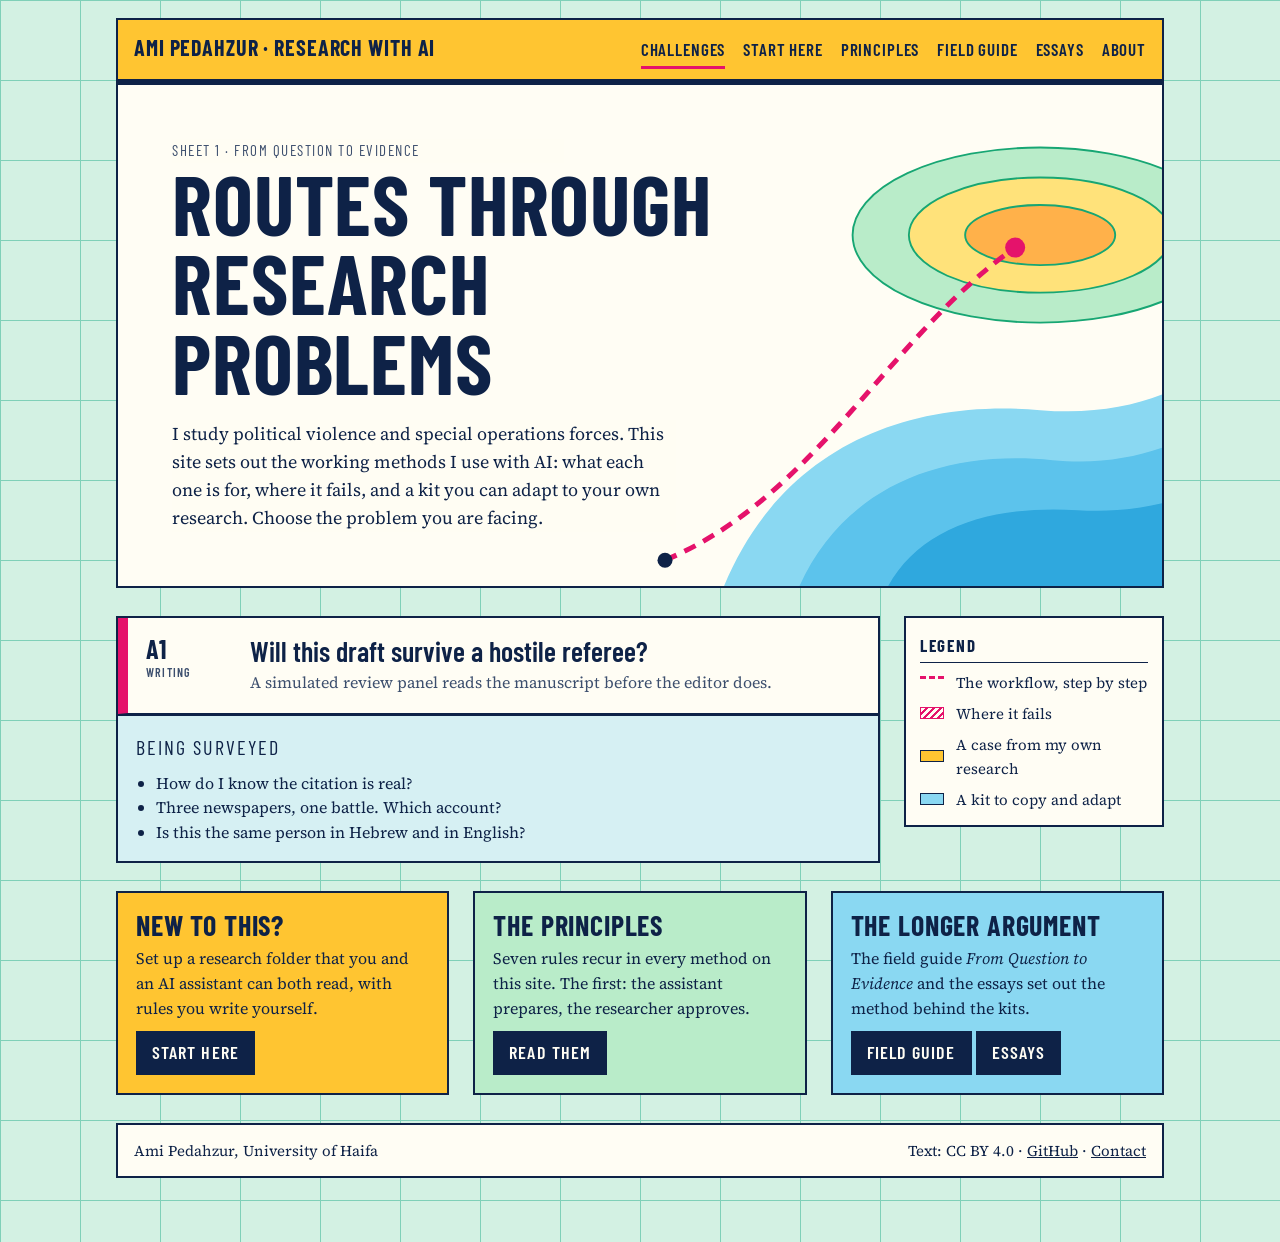
==== commit ca4db9a2: "Hub redesign: new home, Start here, Principles and the pilot challenge page; old home becomes about." ====
--- a/index.html
+++ b/index.html
@@ -3,231 +3,67 @@
 <head>
   <meta charset="UTF-8">
   <meta name="viewport" content="width=device-width, initial-scale=1.0">
-  <title>Ami Pedahzur | Political Violence, Warfare & Strategy</title>
-  <meta name="description" content="Academic website of Prof. Ami Pedahzur, University of Haifa. Research on terrorism, political violence, political extremism, warfare, and research methods.">
-  <link rel="canonical" href="https://pedahzur.github.io/A.M.Pedahzur/">
+  <title>Ami Pedahzur | Research with AI</title>
+  <meta name="description" content="Working methods for research with AI in political violence, security studies and military history: what each is for, where it fails, and a kit to adapt.">
+  <link rel="canonical" href="https://pedahzur.github.io/">
   <link rel="icon" type="image/svg+xml" href="favicon.svg">
-  <meta property="og:type" content="profile">
   <meta property="og:site_name" content="Ami Pedahzur">
-  <meta property="og:title" content="Ami Pedahzur | Political Violence, Warfare & Strategy">
-  <meta property="og:description" content="Academic website of Prof. Ami Pedahzur, University of Haifa. Research on terrorism, political violence, political extremism, special operations forces, and research methods.">
-  <meta property="og:url" content="https://pedahzur.github.io/A.M.Pedahzur/">
-  <meta name="twitter:card" content="summary">
-  <meta name="twitter:title" content="Ami Pedahzur | Political Violence, Warfare & Strategy">
-  <meta name="twitter:description" content="Academic website of Prof. Ami Pedahzur, University of Haifa. Research on terrorism, political violence, political extremism, special operations forces, and research methods.">
+  <meta property="og:title" content="Ami Pedahzur | Research with AI">
+  <meta property="og:description" content="Working methods for research with AI in political violence, security studies and military history: what each is for, where it fails, and a kit to adapt.">
+  <meta property="og:url" content="https://pedahzur.github.io/">
   <link rel="preconnect" href="https://fonts.googleapis.com">
-  <script type="application/ld+json">
-  {
-    "@context": "https://schema.org",
-    "@type": "ProfilePage",
-    "mainEntity": {
-      "@type": "Person",
-      "name": "Ami Pedahzur",
-      "affiliation": {
-        "@type": "Organization",
-        "name": "University of Haifa",
-        "department": "Department of Middle Eastern and Islamic Studies"
-      },
-      "url": "https://pedahzur.github.io/A.M.Pedahzur/",
-      "sameAs": [
-        "https://github.com/pedahzur",
-        "https://scholar.google.com/citations?hl=en&user=wAMQjZ0AAAAJ",
-        "https://orcid.org/0000-0002-0925-4993",
-        "https://marsci.haifa.ac.il/en/ami-pedahzur/",
-        "https://pedahzur.github.io/A.M.Pedahzur/Ami_Pedahzur_CV_August_2026.pdf"
-      ],
-      "knowsAbout": ["Terrorism", "Political Violence", "Political Extremism", "Special Operations Forces", "Counterterrorism", "Warfare", "Social Network Analysis", "Research Methods", "AI-Enhanced Research Methods", "Large Language Models", "Computational Social Science"]
-    }
-  }
-  </script>
   <link rel="preconnect" href="https://fonts.gstatic.com" crossorigin>
-  <link href="https://fonts.googleapis.com/css2?family=IBM+Plex+Sans:wght@400;500;600;700&family=Literata:wght@500;600;700&display=swap" rel="stylesheet">
-  <link rel="stylesheet" href="styles.css">
+  <link href="https://fonts.googleapis.com/css2?family=Barlow+Condensed:wght@500;600;700&family=Source+Serif+4:ital,opsz,wght@0,8..60,400;0,8..60,600;1,8..60,400&display=swap" rel="stylesheet">
+  <link rel="stylesheet" href="assets/site.css">
 </head>
 <body>
+<div class="wrap">
+<header class="site-head">
+  <a class="name" href="./">Ami Pedahzur · Research with AI</a>
+  <nav aria-label="Primary"><a href="./" aria-current="page">Challenges</a><a href="start-here/">Start here</a><a href="principles/">Principles</a><a href="field-guide/">Field guide</a><a href="blog/">Essays</a><a href="about.html">About</a></nav>
+</header>
+<main>
 
-<header class="site-header">
-  <div class="header-inner">
-    <a class="wordmark" href="#top">A. Pedahzur</a>
-    <nav aria-label="Primary">
-      <a class="nav-link nav-home" data-nav-target="top" href="#top">Home</a>
-      <a class="nav-link" data-nav-target="about" href="#about">About</a>
-      <a class="nav-link" data-nav-target="books" href="#books">Books</a>
-      <a class="nav-link" data-nav-target="articles" href="#articles">Articles</a>
-      <a class="nav-link" href="blog/">Blog</a>
-      <a class="nav-link" data-nav-target="contact" href="#contact">Contact</a>
-    </nav>
+<section class="panel hero">
+  <svg class="terrain" viewBox="0 0 1000 400" preserveAspectRatio="xMidYMid slice" aria-hidden="true">
+      <path d="M560 420C600 300 700 250 820 260S1000 200 1040 120V420Z" fill="#8ad8f2"/>
+      <path d="M620 420C650 330 730 290 830 300S1000 250 1040 190V420Z" fill="#5cc3ec"/>
+      <path d="M690 420C710 360 770 335 850 340S990 310 1040 270V420Z" fill="#2fa8de"/>
+      <ellipse cx="820" cy="120" rx="150" ry="70" fill="#b9ecc9" stroke="#17a673" stroke-width="1.5"/><ellipse cx="820" cy="120" rx="105" ry="46" fill="#ffe27a" stroke="#17a673" stroke-width="1.5"/><ellipse cx="820" cy="120" rx="60" ry="24" fill="#ffb14a" stroke="#17a673" stroke-width="1.5"/>
+      <path d="M520 380C640 330 700 200 800 130" fill="none" stroke="#e5126b" stroke-width="4" stroke-dasharray="10 7"/>
+      <circle cx="800" cy="130" r="8" fill="#e5126b"/><circle cx="520" cy="380" r="6" fill="#0e2247"/>
+    </svg>
+  <div class="in">
+    <p class="coord">Sheet 1 · From question to evidence</p>
+    <h1>Routes through research problems</h1>
+    <p>I study political violence and special operations forces. This site sets out the working methods I use with AI: what each one is for, where it fails, and a kit you can adapt to your own research. Choose the problem you are facing.</p>
   </div>
-</header>
-
-<main id="top">
-
-  <section class="hero" data-nav-section="top">
-    <div class="hero-content">
-      <div class="hero-heading">
-        <p class="hero-label">University of Haifa</p>
-        <h1>Ami Pedahzur</h1>
-      </div>
-      <blockquote class="hero-quote">Understanding political violence requires moving beyond headlines to the networks, ideologies, and strategic calculations that drive it.</blockquote>
-      <div class="hero-actions">
-        <div class="hero-primary-actions">
-          <a class="btn btn-primary" href="Ami_Pedahzur_CV_August_2026.pdf" target="_blank" rel="noopener">Curriculum Vitae</a>
-          <a class="btn btn-outline" href="https://scholar.google.com/citations?hl=en&amp;user=wAMQjZ0AAAAJ" target="_blank" rel="noopener">Google Scholar</a>
-        </div>
-        <div class="hero-secondary-actions" aria-label="Additional profiles">
-          <a href="https://marsci.haifa.ac.il/en/ami-pedahzur/" target="_blank" rel="noopener">University Profile <span aria-hidden="true">↗</span></a>
-          <a href="https://github.com/pedahzur" target="_blank" rel="noopener">GitHub Research <span aria-hidden="true">↗</span></a>
-        </div>
-      </div>
-    </div>
-  </section>
-
-  <section id="about" class="section" data-nav-section="about">
-    <div class="section-header"><h2>About</h2></div>
-    <div class="about-grid">
-      <div class="about-text">
-        <p>Over three decades I have studied terrorism, religious and ethno-nationalist extremism, and warfare. This work has taken me from archives to field interviews and data gathering across three continents.</p>
-        <p>Before returning to Israel I spent two decades at the University of Texas at Austin, where my interest in interdisciplinary research at the intersection of security studies and computational methods evolved. My books have been published by Oxford University Press, Columbia University Press, Polity Press, and Routledge.</p>
-      </div>
-      <div class="about-fields">
-        <h3>Research Fields</h3>
-        <ul class="field-list">
-          <li>Terrorism and Political Violence</li>
-          <li>Political Extremism</li>
-          <li>Special Operations Forces</li>
-          <li>Counterterrorism</li>
-          <li>Social Network Analysis</li>
-          <li>AI-Enhanced Research Methods</li>
-        </ul>
-      </div>
-    </div>
-  </section>
-
-  <section id="current-work" class="section section-alt">
-    <div class="section-header">
-      <p class="section-kicker">Now</p>
-      <h2>Current Work</h2>
-      <p class="section-sub">New research, methods, and writing.</p>
-    </div>
-    <div class="current-work-grid">
-      <article class="current-work-card">
-        <p class="current-work-type">Field Guide</p>
-        <h3><a href="field-guide/">From Question to Evidence</a></h3>
-        <p>A practical guide to framing questions, mapping sources, evaluating evidence, and documenting a defensible research process.</p>
-        <a class="current-work-link" href="field-guide/">Explore the guide <span aria-hidden="true">→</span></a>
-      </article>
-      <article class="current-work-card">
-        <p class="current-work-type">Latest Essay</p>
-        <h3><a href="blog/from-one-report-to-two-histories/">From One Report to Two Histories</a></h3>
-        <p>How a multilingual, AI-assisted workflow can reduce information overload while keeping source criticism in human hands.</p>
-        <a class="current-work-link" href="blog/from-one-report-to-two-histories/">Read the essay <span aria-hidden="true">→</span></a>
-      </article>
-      <article class="current-work-card">
-        <p class="current-work-type">Latest Research</p>
-        <h3><a href="https://doi.org/10.1080/1057610X.2025.2528333" target="_blank" rel="noopener">Territorial Control and the Militarization of Violent Non-State Actors</a></h3>
-        <p>How territorial control changes the structure, opportunities, and vulnerabilities of violent non-state actors.</p>
-        <a class="current-work-link" href="https://doi.org/10.1080/1057610X.2025.2528333" target="_blank" rel="noopener">Open the article <span aria-hidden="true">↗</span></a>
-      </article>
-    </div>
-  </section>
-
-  <section id="books" class="section section-alt" data-nav-section="books">
-    <div class="section-header">
-      <h2>Books</h2>
-      <p class="section-sub">Monographs and edited volumes</p>
-    </div>
-    <div id="book-list" class="pub-grid"></div>
-  </section>
-
-  <section id="articles" class="section" data-nav-section="articles">
-    <div class="section-header">
-      <h2>Articles and Chapters</h2>
-      <p class="section-sub">Sourced from Google Scholar</p>
-    </div>
-    <div class="filter-bar">
-      <button class="filter-btn active" type="button" data-filter="all" aria-pressed="true">All</button>
-      <button class="filter-btn" type="button" data-filter="journal" aria-pressed="false">Journal Articles</button>
-      <button class="filter-btn" type="button" data-filter="methods" aria-pressed="false">Methods</button>
-      <span class="filter-divider"></span>
-      <button class="filter-btn" type="button" data-filter="topic-terrorism" aria-pressed="false">Terrorism</button>
-      <button class="filter-btn" type="button" data-filter="topic-extremism" aria-pressed="false">Political Extremism</button>
-      <button class="filter-btn" type="button" data-filter="topic-sof" aria-pressed="false">Special Operations</button>
-    </div>
-    <p id="article-count" class="filter-status" aria-live="polite"></p>
-    <div id="article-list" class="pub-list"></div>
-    <div class="publication-disclosure">
-      <button id="publication-toggle" class="btn btn-outline publication-toggle" type="button" hidden aria-controls="article-list" aria-expanded="false">Show all publications</button>
-    </div>
-    <div class="scholar-link">
-      <a class="btn btn-outline" href="https://scholar.google.com/citations?hl=en&user=wAMQjZ0AAAAJ" target="_blank" rel="noopener">View full publication list on Google Scholar &rarr;</a>
-    </div>
-  </section>
-
-  <section id="academic-blog" class="section section-alt">
-    <div class="section-header">
-      <p class="section-kicker">Academic Blog</p>
-      <h2>Writing Research for Readers</h2>
-      <p class="section-sub">Essays on research, evidence, and academic craft.</p>
-    </div>
-    <article class="pub-item">
-      <div>
-        <p class="pub-meta">August 13, 2026 · 13 min read</p>
-        <h3>From One Report to Two Histories: Building an Agent for Historical Newspaper Research</h3>
-        <p>How a multilingual, AI-assisted workflow can reduce information overload while keeping source criticism and historical judgment in human hands.</p>
-      </div>
-      <div class="blog-actions">
-        <a class="btn btn-outline" href="blog/from-one-report-to-two-histories/">Read the essay &rarr;</a>
-        <a class="btn btn-outline" href="blog/from-one-report-to-two-histories/he/" hreflang="he" lang="he" aria-label="עברית, טיוטה בעריכה">עברית (טיוטה בעריכה)</a>
-      </div>
-    </article>
-    <article class="pub-item">
-      <div>
-        <p class="pub-meta">August 12, 2026 · 49 min read</p>
-        <h3>Between Academic Rigor and Writing for a Wider Audience</h3>
-        <p>A scholarly book should not force readers to choose between credibility and interest.</p>
-      </div>
-      <div class="blog-actions">
-        <a class="btn btn-outline" href="blog/academic-rigor-and-writing-for-a-wider-audience/">Read the essay &rarr;</a>
-        <a class="btn btn-outline" href="blog/academic-rigor-and-writing-for-a-wider-audience/he/" hreflang="he" lang="he" aria-label="עברית, טיוטה בעריכה">עברית (טיוטה בעריכה)</a>
-      </div>
-    </article>
-  </section>
-
-  <section id="contact" class="section" data-nav-section="contact">
-    <div class="section-header"><h2>Contact</h2></div>
-    <div class="contact-grid">
-      <a class="contact-item" href="mailto:apedahzur@univ.haifa.ac.il"><strong>Email</strong><span>apedahzur@univ.haifa.ac.il</span></a>
-      <a class="contact-item" href="https://scholar.google.com/citations?hl=en&user=wAMQjZ0AAAAJ" target="_blank" rel="noopener"><strong>Google Scholar</strong><span>View Profile</span></a>
-      <a class="contact-item" href="https://orcid.org/0000-0002-0925-4993" target="_blank" rel="noopener"><strong>ORCID</strong><span>0000-0002-0925-4993</span></a>
-      <a class="contact-item" href="https://marsci.haifa.ac.il/en/ami-pedahzur/" target="_blank" rel="noopener"><strong>University of Haifa</strong><span>Faculty Page</span></a>
-      <a class="contact-item" href="Ami_Pedahzur_CV_August_2026.pdf" target="_blank" rel="noopener"><strong>Curriculum Vitae</strong><span>Open CV</span></a>
-      <a class="contact-item" href="https://github.com/pedahzur" target="_blank" rel="noopener"><strong>GitHub</strong><span>Research Repositories</span></a>
-      <div class="contact-item"><strong>Office</strong><span>Eshkol Tower, Room 2306, University of Haifa</span></div>
-    </div>
-  </section>
+</section>
+<div class="board">
+  <div class="panel posts">
+    <!-- challenges:start -->
+    <a class="challenge-card" href="challenges/hostile-reading/"><span class="ref">A1<small>WRITING</small></span><div><h3>Will this draft survive a hostile referee?</h3><p>A simulated review panel reads the manuscript before the editor does.</p></div></a>
+    <!-- challenges:end -->
+    <div class="next"><p class="section-label">Being surveyed</p><ul><li>How do I know the citation is real?</li><li>Three newspapers, one battle. Which account?</li><li>Is this the same person in Hebrew and in English?</li></ul></div>
+  </div>
+  <aside class="panel legend"><h2>Legend</h2><dl>
+    <dt><span class="sym route"></span></dt><dd>The workflow, step by step</dd>
+    <dt><span class="sym hazard"></span></dt><dd>Where it fails</dd>
+    <dt><span class="sym case"></span></dt><dd>A case from my own research</dd>
+    <dt><span class="sym kit"></span></dt><dd>A kit to copy and adapt</dd>
+  </dl></aside>
+</div>
+<div class="bands">
+  <section class="panel band sun"><h2>New to this?</h2><p>Set up a research folder that you and an AI assistant can both read, with rules you write yourself.</p><a class="btn" href="start-here/">Start here</a></section>
+  <section class="panel band relief"><h2>The principles</h2><p>Seven rules recur in every method on this site. The first: the assistant prepares, the researcher approves.</p><a class="btn" href="principles/">Read them</a></section>
+  <section class="panel band water"><h2>The longer argument</h2><p>The field guide <i>From Question to Evidence</i> and the essays set out the method behind the kits.</p><a class="btn" href="field-guide/">Field guide</a> <a class="btn" href="blog/">Essays</a></section>
+</div>
 
 </main>
-
-<footer class="site-footer">
-  <p>&copy; <span id="year"></span> Ami Pedahzur. All rights reserved.</p>
+<footer class="site-foot panel">
+  <span>Ami Pedahzur, University of Haifa</span>
+  <span>Text: CC BY 4.0 · <a href="https://github.com/pedahzur">GitHub</a> · <a href="about.html#contact">Contact</a></span>
 </footer>
-
-<div id="cite-modal" class="modal-overlay" hidden role="dialog" aria-modal="true" aria-labelledby="cite-modal-title">
-  <div class="modal" tabindex="-1">
-    <div class="modal-header">
-      <h3 id="cite-modal-title">Cite</h3>
-      <button class="modal-close" type="button" aria-label="Close citation dialog" onclick="closeCiteModal()">&times;</button>
-    </div>
-    <div class="modal-tabs">
-      <button class="modal-tab active" type="button" data-format="bib" aria-pressed="true">BibTeX (.bib)</button>
-      <button class="modal-tab" type="button" data-format="ris" aria-pressed="false">RIS (.ris)</button>
-    </div>
-    <pre id="cite-content" class="cite-block"></pre>
-    <button class="btn btn-primary btn-sm" type="button" onclick="copyCitation()">Copy to Clipboard</button>
-    <a id="cite-download" class="btn btn-outline btn-sm" download>Download File</a>
-  </div>
 </div>
-
-<script src="script.js"></script>
 </body>
 </html>
--- a/assets/site.css
+++ b/assets/site.css
@@ -0,0 +1,82 @@
+/* Research-workflows hub. Layout idea: a survey map sheet. Grid squares, relief tints, a legend. */
+:root{
+  --sheet:#d3f1e3; --grid:#7fd0b8; --paper:#fffdf4; --ink:#0e2247; --muted:#3d4f6e;
+  --route:#e5126b; --relief:#17a673; --water:#8ad8f2; --deep:#2fa8de; --sun:#ffc531; --high:#ff8a3c;
+  --head:"Barlow Condensed","Arial Narrow",sans-serif; --body:"Source Serif 4",Georgia,serif;
+}
+*,*::before,*::after{box-sizing:border-box}
+html{scroll-behavior:smooth}
+body{margin:0;background:var(--sheet);color:var(--ink);font-family:var(--body);font-size:1.125rem;line-height:1.55;
+  background-image:linear-gradient(var(--grid) 1px,transparent 1px),linear-gradient(90deg,var(--grid) 1px,transparent 1px);background-size:80px 80px}
+img,svg{max-width:100%}
+a{color:var(--ink)}
+:focus-visible{outline:3px solid var(--route);outline-offset:3px}
+.wrap{max-width:1080px;margin:0 auto;padding-block:18px 64px;padding-left:max(16px,env(safe-area-inset-left,0px));padding-right:max(16px,env(safe-area-inset-right,0px))}
+.site-head{display:flex;flex-wrap:wrap;justify-content:space-between;align-items:baseline;gap:8px 24px;border:2px solid var(--ink);border-bottom-width:6px;background:var(--sun);padding:10px 16px}
+.site-head .name{font-family:var(--head);font-weight:700;font-size:1.375rem;letter-spacing:.04em;text-transform:uppercase;text-decoration:none}
+.site-head nav{display:flex;flex-wrap:wrap;gap:4px 18px}
+.site-head nav a{font-family:var(--head);font-size:1.0625rem;font-weight:600;letter-spacing:.05em;text-transform:uppercase;text-decoration:none;border-bottom:3px solid transparent;padding-block:4px}
+.site-head nav a:hover,.site-head nav a[aria-current="page"]{border-color:var(--route)}
+.panel{border:2px solid var(--ink);background:var(--paper)}
+.hero{position:relative;border-top:0;overflow:hidden}
+.hero .terrain{position:absolute;inset:0;width:100%;height:100%}
+.hero .in{position:relative;padding:clamp(22px,5vw,54px);max-width:740px}
+.hero p{margin:0;max-width:56ch;background:color-mix(in srgb,var(--paper) 86%,transparent)}
+.coord{font-family:var(--head);font-size:.9375rem;letter-spacing:.1em;color:var(--muted);text-transform:uppercase;margin:0 0 8px}
+h1{font-family:var(--head);font-weight:700;text-transform:uppercase;font-size:clamp(2.5rem,8vw,5.25rem);line-height:.95;letter-spacing:.01em;margin:0 0 18px;text-wrap:balance}
+.page h1{font-size:clamp(2.25rem,6.5vw,4rem)}
+.section-label{font-family:var(--head);font-size:1.25rem;letter-spacing:.1em;text-transform:uppercase;margin:0 0 8px}
+.section-label span{color:var(--route);margin-right:8px}
+.board{display:grid;grid-template-columns:minmax(0,1fr) 260px;gap:24px;margin-top:28px}
+.posts{display:grid;align-self:start}
+.challenge-card{display:grid;grid-template-columns:86px minmax(0,1fr);gap:0 18px;padding:18px;border-bottom:1px solid var(--ink);border-left:10px solid var(--route);text-decoration:none;color:inherit}
+.challenge-card:last-child{border-bottom:0}
+.challenge-card .ref{font-family:var(--head);font-weight:700;font-size:1.625rem;line-height:1}
+.challenge-card .ref small{display:block;font-size:.75rem;letter-spacing:.1em;color:var(--muted);font-weight:600;margin-top:4px}
+.challenge-card h3{font-family:var(--head);font-weight:600;font-size:1.75rem;line-height:1.08;margin:0 0 4px;text-wrap:balance}
+.challenge-card p{margin:0;font-size:1rem;color:var(--muted)}
+.challenge-card:hover h3{color:var(--route)}
+.next{padding:16px 18px;border-top:2px solid var(--ink);background:color-mix(in srgb,var(--water) 35%,var(--paper))}
+.next ul{margin:6px 0 0;padding-left:20px;font-size:1rem}
+.legend{padding:14px;font-size:.9375rem;align-self:start}
+.legend h2{font-family:var(--head);font-size:1.0625rem;letter-spacing:.1em;text-transform:uppercase;margin:0 0 8px;border-bottom:1px solid var(--ink);padding-bottom:4px}
+.legend dl{margin:0;display:grid;grid-template-columns:28px 1fr;gap:8px;align-items:center}
+.legend dd{margin:0}
+.sym{width:24px;height:12px;display:inline-block}
+.sym.route{border-top:3px dashed var(--route)}
+.sym.hazard{background:repeating-linear-gradient(135deg,transparent 0 3px,var(--route) 3px 5px);border:1px solid var(--route)}
+.sym.kit{background:var(--water);border:1px solid var(--ink)}
+.sym.case{background:var(--sun);border:1px solid var(--ink)}
+.bands{display:grid;grid-template-columns:repeat(auto-fit,minmax(min(100%,300px),1fr));gap:24px;margin-top:28px}
+.band{padding:18px;min-width:0}
+.band h2{font-family:var(--head);font-size:1.75rem;text-transform:uppercase;letter-spacing:.03em;margin:0 0 6px;line-height:1.05}
+.band p{margin:0 0 10px;font-size:1rem}
+.band.sun{background:var(--sun)}.band.water{background:var(--water)}.band.relief{background:#b9ecc9}
+.btn{display:inline-block;font-family:var(--head);font-weight:600;font-size:1.125rem;letter-spacing:.06em;text-transform:uppercase;background:var(--ink);color:var(--paper);padding:8px 16px;text-decoration:none}
+.btn:hover{background:var(--route)}
+.page{padding:clamp(20px,5vw,48px);border-top:0}
+.lede{max-width:60ch;font-size:1.25rem;margin:0}
+.strip{display:grid;grid-template-columns:repeat(auto-fit,minmax(min(100%,300px),1fr));gap:0 36px;margin-top:22px}
+.sec{border-top:2px solid var(--ink);padding:14px 0 18px;min-width:0}
+.sec h2{font-family:var(--head);font-size:1.25rem;letter-spacing:.1em;text-transform:uppercase;margin:0 0 8px}
+.sec h2 span{color:var(--route);margin-right:8px}
+.sec p{margin:0 0 10px;max-width:64ch}
+.sec ol,.sec ul{margin:0 0 10px;padding-left:22px;max-width:64ch}
+.wide{grid-column:1/-1}
+.fail-box{background:repeating-linear-gradient(135deg,transparent 0 10px,color-mix(in srgb,var(--route) 12%,transparent) 10px 20px);padding:12px 14px;border:1px solid var(--route)}
+.fail-box p:last-child{margin-bottom:0}
+.case-box{background:color-mix(in srgb,var(--sun) 40%,var(--paper));padding:12px 14px;border:1px solid var(--ink)}
+.kit-box{background:var(--water);border:2px solid var(--ink);padding:16px}
+.workflow-diagram{overflow-x:auto;margin-bottom:8px}
+.workflow-diagram text{font-family:var(--head);font-size:15px;fill:var(--ink);letter-spacing:.04em}
+.prose{max-width:66ch}
+.prose h2{font-family:var(--head);font-size:1.75rem;text-transform:uppercase;letter-spacing:.03em;margin:34px 0 8px;border-top:2px solid var(--ink);padding-top:12px}
+.prose h2 span{color:var(--route);margin-right:10px}
+.prose p{margin:0 0 12px}
+.prose pre{background:var(--ink);color:var(--paper);padding:14px;overflow-x:auto;font-size:.9375rem;line-height:1.45}
+.prose code{font-family:ui-monospace,Menlo,Consolas,monospace;font-size:.9em}
+.prose .see{font-family:var(--head);font-size:1.0625rem;letter-spacing:.04em;text-transform:uppercase}
+.draft{font-family:var(--head);letter-spacing:.08em;text-transform:uppercase;font-size:.875rem;background:var(--route);color:#fff;display:inline-block;padding:2px 8px;margin:0 0 12px}
+.site-foot{margin-top:28px;padding:14px 16px;font-size:.9375rem;display:flex;flex-wrap:wrap;gap:6px 24px;justify-content:space-between}
+@media(max-width:760px){.board{grid-template-columns:1fr}.challenge-card{grid-template-columns:64px minmax(0,1fr)}}
+@media(prefers-reduced-motion:reduce){html{scroll-behavior:auto}}
